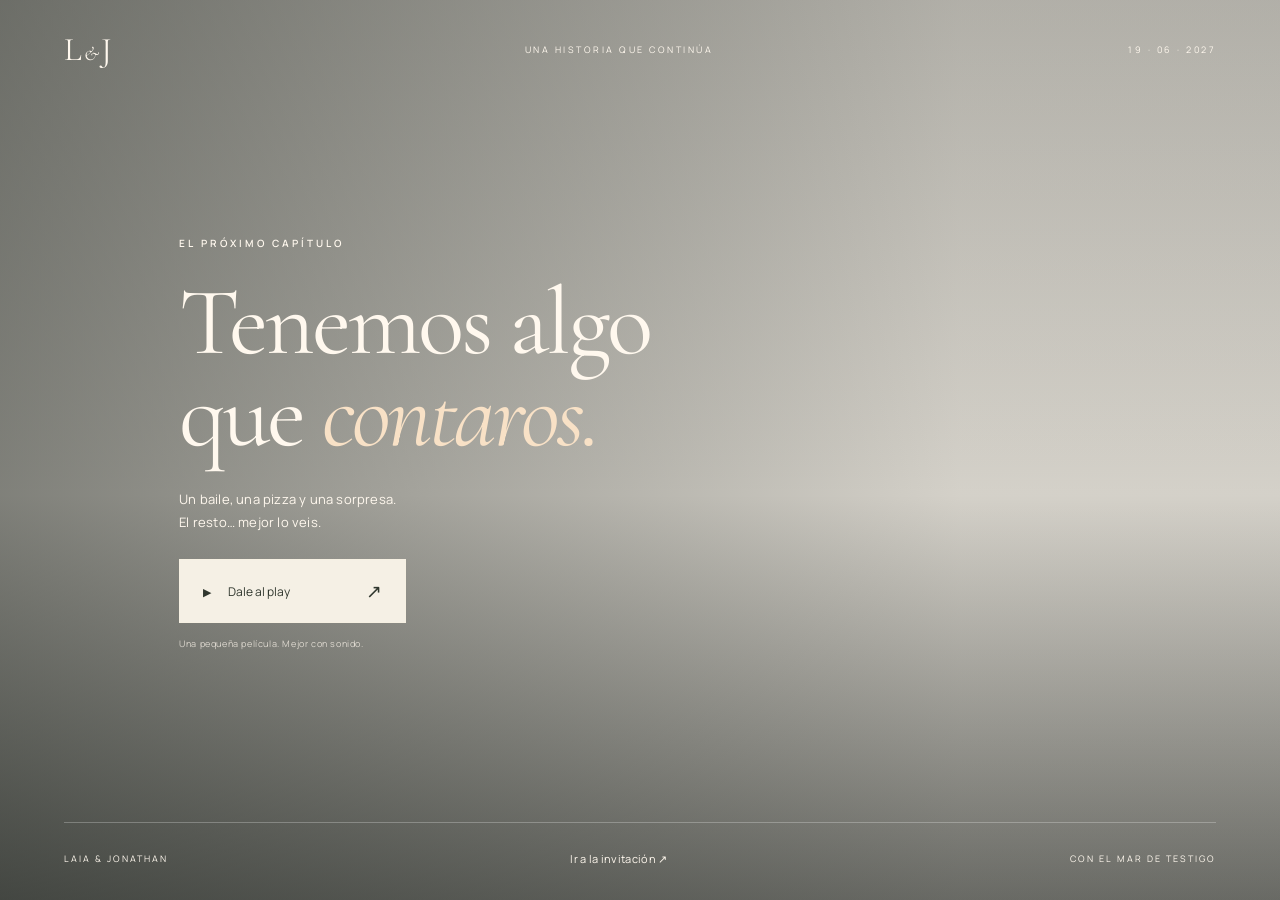
==== index.html @ 90f42633 "Preparar invitación para Vercel con vídeo de alta calidad" ====
<!doctype html>
<html lang="es">
<head>
  <meta charset="utf-8"><meta name="viewport" content="width=device-width,initial-scale=1">
  <title>¡Estáis invitados a una fiesta de cumpleaños!</title>
  <meta name="description" content="El 19 de junio de 2027 tenemos algo que celebrar. Entrad para descubrir todos los detalles. ¡Os esperamos!">
  <meta property="og:type" content="website">
  <meta property="og:locale" content="es_ES">
  <meta property="og:site_name" content="Una fiesta para recordar">
  <meta property="og:title" content="¡Estáis invitados a una fiesta de cumpleaños! 🎉">
  <meta property="og:description" content="El 19 de junio de 2027 tenemos algo que celebrar. Entrad para descubrir todos los detalles. ¡Os esperamos!">
  <meta property="og:url" content="https://laia-jonathan-19-junio-2027.rea-de-traba-5172.chatgpt.site/?fiesta=cumple">
  <meta property="og:image" content="https://laia-jonathan-19-junio-2027.rea-de-traba-5172.chatgpt.site/assets/fiesta-preview.jpg">
  <meta property="og:image:secure_url" content="https://laia-jonathan-19-junio-2027.rea-de-traba-5172.chatgpt.site/assets/fiesta-preview.jpg">
  <meta property="og:image:type" content="image/jpeg">
  <meta property="og:image:width" content="1200">
  <meta property="og:image:height" content="675">
  <meta property="og:image:alt" content="Una playa al atardecer: el escenario de una celebración especial.">
  <meta name="twitter:card" content="summary_large_image">
  <meta name="twitter:title" content="¡Estáis invitados a una fiesta de cumpleaños! 🎉">
  <meta name="twitter:description" content="El 19 de junio de 2027 tenemos algo que celebrar. Entrad para descubrir todos los detalles. ¡Os esperamos!">
  <meta name="twitter:image" content="https://laia-jonathan-19-junio-2027.rea-de-traba-5172.chatgpt.site/assets/fiesta-preview.jpg">
  <meta name="robots" content="noindex, nofollow">
  <meta name="theme-color" content="#292a23"><link rel="icon" href="data:image/svg+xml,%3Csvg xmlns='http://www.w3.org/2000/svg' viewBox='0 0 80 80'%3E%3Crect width='80' height='80' rx='40' fill='%23292a23'/%3E%3Ctext x='40' y='52' text-anchor='middle' font-family='serif' font-size='38' fill='%23f5efdf'%3ELJ%3C/text%3E%3C/svg%3E">
  <link rel="stylesheet" href="style.css"><script src="config.js" defer></script><script src="vendor/hls.min.js" defer></script><script src="app.js" defer></script>
</head>
<body>
<section class="welcome" id="welcome" aria-label="Bienvenida">
  <div class="shade"></div>
  <header class="intro-header"><a class="monogram" href="#" aria-label="Laia y Jonathan">L<span>&</span>J</a><span>UNA HISTORIA QUE CONTINÚA</span><span class="header-date">19 · 06 · 2027</span></header>
  <div class="intro-copy"><p class="eyebrow">EL PRÓXIMO CAPÍTULO</p><h1>Tenemos algo<br>que <em>contaros.</em></h1><p class="intro-description">Un baile, una pizza y una sorpresa.<br>El resto… mejor lo veis.</p><button class="play-button" id="start"><span class="play-icon" aria-hidden="true">▶</span> Dale al play <span class="button-arrow" aria-hidden="true">↗</span></button><p class="sound-note">Una pequeña película. Mejor con sonido.</p></div>
  <footer class="intro-footer"><span>LAIA & JONATHAN</span><button class="text-button" id="skip-intro">Ir a la invitación <span aria-hidden="true">↗</span></button><span class="footer-coordinate">CON EL MAR DE TESTIGO</span></footer>
</section>
<main id="invitation" hidden>
  <nav class="main-nav"><a class="monogram" href="#home" aria-label="Inicio">L<span>&</span>J</a><div><a href="#story">Nuestra historia</a><a href="#day">El gran día</a><button class="text-button" id="replay-nav">Ver película ↗</button></div></nav>
  <section class="announcement" id="home"><p class="eyebrow">AHORA SÍ, ES OFICIAL</p><h2>Laia <em>&</em><br>Jonathan</h2><div class="announcement-bottom"><span>Nos casamos.</span><p>Y de todas las cosas bonitas de ese día,<br>una será compartirlo con vosotros.</p></div><div class="date-line"><span>SÁBADO</span><strong>19.06.2027</strong><span>GUARDAD LA FECHA</span></div><a class="scroll-link" href="#story">Aquí empieza lo bueno ↓</a></section>
  <section class="story section" id="story"><div><p class="eyebrow">MUY NOSOTROS</p><h2>Un baile.<br>Una pizza.<br><em>Un sí para siempre.</em></h2></div><div class="story-text"><p>No necesitábamos un gran escenario. Solo la playa, algo que bailar y una pizza para compartir.</p><p>Así os lo queríamos contar. Y así queremos celebrar lo que viene: con alegría, con los nuestros y con muchas ganas de pasarlo bien.</p><button class="outline-button" id="replay-story">▶ Volver a ver nuestra película</button></div></section>
  <section class="photo-break" aria-label="Nuestra playa al atardecer"><p>Hay momentos que lo cambian todo.</p><span>ESTE ES UNO DE ELLOS.</span></section>
  <section class="day section" id="day"><p class="eyebrow">UNA FECHA, MUCHAS GANAS</p><h2>Nos vemos<br>el <em>19 de junio.</em></h2><div class="day-layout"><div class="calendar"><span>JUNIO 2027</span><strong>19</strong><span>SÁBADO</span><a class="outline-button" href="boda.ics" download>Guardar en el calendario ↗</a></div><div class="day-details"><article><span class="detail-number">01</span><div><h3>El lugar</h3><p id="venue-copy">Estamos preparando un día muy especial. Pronto os contaremos dónde lo celebraremos.</p><a id="map-link" class="detail-link" hidden target="_blank" rel="noopener">Cómo llegar ↗</a></div></article><article><span class="detail-number">02</span><div><h3>Un día para recordar</h3><div class="arrival-times"><div><strong>18:00</strong><span>Llegada de invitados</span></div><div><strong>18:30</strong><span>La ceremonia</span></div></div><p id="schedule-copy">El horario y la información para acompañarnos estarán aquí en cuanto lo tengamos todo listo.</p></div></article><article><span class="detail-number">03</span><div><h3>¿Nos acompañáis?</h3><p id="rsvp-copy">Más adelante podréis confirmar vuestra asistencia desde aquí. De momento, ¡reservad la fecha!</p><a id="rsvp-link" class="outline-button rsvp-button" hidden target="_blank" rel="noopener">¡Nos apuntamos! ↗</a></div></article></div></div></section>
  <footer class="closing"><p class="eyebrow">LO MEJOR ESTÁ POR VENIR</p><p class="closing-title">Con vosotros,<br><em>todavía mejor.</em></p><span>LAIA & JONATHAN · 19.06.2027</span><button class="text-button" id="back-cover">Volver al principio ↑</button></footer>
</main>
<dialog id="cinema" aria-label="Nuestra película"><div class="cinema-bar"><span>LAIA & JONATHAN · NUESTRA PELÍCULA</span><button id="close-cinema" aria-label="Cerrar vídeo">Cerrar ✕</button></div><div class="orientation" id="orientation"><div class="phone" aria-hidden="true">↻</div><p class="eyebrow">PONEOS CÓMODOS</p><h2>Girad el móvil.<br><em>Empieza lo nuestro.</em></h2><p>Mejor en horizontal y con el sonido activado.</p><button class="light-button" id="play-now">Ver la película ▶</button><button class="text-button" id="vertical">Continuar en vertical</button></div><div class="video-wrap" id="video-wrap" hidden><video id="film" controls playsinline preload="none" poster="assets/playa.png"></video><p class="video-error" id="video-error" hidden>La película todavía no está disponible. Pronto podréis verla aquí.</p></div><div class="cinema-next"><button class="text-button" id="continue">Descubrir la invitación →</button></div></dialog>
<noscript><div class="no-script">Laia y Jonathan · Nos casamos el 19 de junio de 2027. Activa JavaScript para ver la película y la invitación completa.</div></noscript>
</body></html>
---- style.css ----
@import url('https://fonts.googleapis.com/css2?family=Cormorant+Garamond:ital,wght@0,400;0,500;0,600;1,400;1,500&family=Manrope:wght@400;500;600;700&display=swap');
:root{--cream:#f5f1e8;--ink:#30372e;--muted:#77796e;--line:#d7d7c9;--serif:'Cormorant Garamond',Georgia,serif;--sans:'Manrope',Arial,sans-serif}*{box-sizing:border-box}html{scroll-behavior:smooth;scroll-padding-top:90px}body{margin:0;background:var(--cream);color:var(--ink);font-family:var(--sans);font-size:14px}button,a{-webkit-tap-highlight-color:transparent}button{font:inherit;cursor:pointer}a{color:inherit;text-decoration:none}button:focus-visible,a:focus-visible{outline:2px solid #bd8159;outline-offset:6px}button{border:0}button:disabled{opacity:.5}p{line-height:1.8}h1,h2,h3,p{margin-top:0}h1,h2,h3{font-weight:400}em{font-weight:400}.welcome{height:100svh;min-height:640px;position:relative;background:url('assets/playa.png') center/cover;color:#fff8ee;display:flex;flex-direction:column;justify-content:space-between;padding:30px 5vw 26px;isolation:isolate}.shade{position:absolute;inset:0;z-index:-1;background:linear-gradient(90deg,rgba(20,25,21,.52),rgba(23,24,22,.15) 75%),linear-gradient(0deg,rgba(16,21,18,.55),transparent 45%,rgba(20,24,20,.18))}.intro-header{display:flex;align-items:center;justify-content:space-between;font-size:9px;letter-spacing:2.5px}.monogram{font-family:var(--serif);font-size:33px;letter-spacing:-2px;white-space:nowrap}.monogram span{font-size:20px;font-style:italic;margin:0 4px}.intro-copy{margin:35px 0 30px 9vw;max-width:700px}.eyebrow{font-size:10px;letter-spacing:3px;font-weight:600;margin-bottom:25px}h1{font-family:var(--serif);font-size:clamp(68px,7.5vw,120px);line-height:.95;letter-spacing:-3px;margin-bottom:28px}h1 em{color:#f8e1c6}.intro-description{font-size:13px;line-height:1.8;letter-spacing:.2px;margin-bottom:25px}.play-button{display:flex;gap:17px;align-items:center;border:1px solid #f8efdb66;color:var(--ink);background:#f5f0e5;padding:18px 23px;min-width:227px;text-align:left;font-size:12px}.play-button:hover{background:#fff}.play-icon{font-size:11px}.button-arrow{margin-left:auto;font-size:19px}.sound-note{font-size:9px;letter-spacing:.6px;opacity:.75;margin-top:13px}.intro-footer{display:flex;justify-content:space-between;align-items:center;font-size:9px;letter-spacing:2px;border-top:1px solid #ffffff40;padding-top:20px}.text-button{background:transparent;color:inherit;padding:8px 0;font-size:11px;letter-spacing:.3px}.intro-footer .text-button{color:#fff8ee}.text-button:hover{text-decoration:underline;text-underline-offset:5px}.main-nav{display:flex;align-items:center;justify-content:space-between;padding:20px 6vw;border-bottom:1px solid var(--line);background:var(--cream)}.main-nav>div{display:flex;gap:28px;align-items:center;font-size:11px}.announcement{padding:85px 12vw 40px}.announcement>.eyebrow{text-align:center}.announcement h2{font-family:var(--serif);font-size:clamp(80px,12vw,170px);line-height:.86;letter-spacing:-4px;margin:45px 0 40px;text-align:center}.announcement h2 em{font-size:.68em;color:#a78462}.announcement-bottom{display:flex;justify-content:space-between;align-items:center;max-width:820px;margin:50px auto 45px}.announcement-bottom>span{font-family:var(--serif);font-size:35px;font-style:italic}.announcement-bottom p{font-size:12px;margin:0}.date-line{border-block:1px solid var(--line);padding:25px 0;display:flex;align-items:center;justify-content:space-between}.date-line span{font-size:9px;letter-spacing:2px}.date-line strong{font-family:var(--serif);font-size:43px;font-weight:400;letter-spacing:2px}.scroll-link{display:block;text-align:center;font-size:10px;margin:35px 0 0;color:var(--muted)}.section{padding:100px 12vw}.section h2{font-family:var(--serif);font-size:clamp(48px,5vw,75px);line-height:1.02;letter-spacing:-1.5px}.story{display:grid;grid-template-columns:1.1fr 1fr;gap:9vw}.story h2{margin-bottom:0}.story-text{padding-top:50px;font-size:13px;color:#62675c}.story-text p{max-width:400px}.outline-button{display:inline-flex;align-items:center;justify-content:center;padding:17px 22px;border:1px solid #a6ac9c;background:transparent;color:var(--ink);font-size:10px;margin-top:17px}.outline-button:hover{background:#e8e9de}.photo-break{height:480px;background:linear-gradient(#1b241c20,#1b241c66),url('assets/playa.png') center 48%/cover;display:flex;flex-direction:column;justify-content:flex-end;align-items:center;color:#fff5e7;padding:50px 20px}.photo-break p{font-family:var(--serif);font-size:clamp(29px,3.5vw,52px);margin-bottom:13px;font-style:italic}.photo-break span{font-size:9px;letter-spacing:3px}.day>.eyebrow{color:var(--muted)}.day-layout{display:grid;grid-template-columns:1fr 1.3fr;gap:10vw;margin-top:50px}.calendar{border:1px solid var(--line);display:flex;flex-direction:column;align-items:center;padding:35px 22px;align-self:start}.calendar>span{font-size:10px;letter-spacing:3px}.calendar strong{font-family:var(--serif);font-size:140px;line-height:1.25;font-weight:400}.calendar .outline-button{margin-top:30px}.day-details article{display:flex;gap:20px;border-bottom:1px solid var(--line);padding:25px 0}.day-details article:first-child{padding-top:0}.detail-number{font-family:var(--serif);font-style:italic;font-size:20px;color:#999e8f}.day-details h3{font-family:var(--serif);font-size:29px;margin-bottom:10px}.day-details p{font-size:12px;color:#73796b;margin-bottom:0}.detail-link{display:inline-block;margin-top:15px;border-bottom:1px solid;font-size:11px}.closing{background:#303a30;color:var(--cream);padding:70px 20px 35px;text-align:center}.closing-title{font-family:var(--serif);font-size:clamp(50px,7vw,90px);line-height:1;margin-bottom:40px}.closing>span{display:block;font-size:9px;letter-spacing:3px}.closing .text-button{display:block;margin:30px auto 0;font-size:9px;color:#bbc3b4}dialog{border:0;padding:0;width:100vw;max-width:none;height:100dvh;max-height:none;color:var(--cream);background:#171d18;margin:0}dialog::backdrop{background:#171d18}.cinema-bar{position:absolute;top:0;width:100%;padding:24px 5vw;display:flex;justify-content:space-between;align-items:center;font-size:9px;letter-spacing:1.5px;z-index:2}.cinema-bar button{color:inherit;background:none;font-size:11px;padding:10px}.orientation{height:100%;display:flex;flex-direction:column;align-items:center;justify-content:center;text-align:center;padding:75px 20px}.phone{width:37px;height:60px;border:1px solid #b8bea6;border-radius:7px;margin-bottom:28px;display:grid;place-items:center;font-size:24px;transform:rotate(90deg)}.orientation .eyebrow{font-size:8px;margin-bottom:20px}.orientation h2{font-family:var(--serif);font-size:clamp(38px,5vw,65px);line-height:1.05;margin-bottom:20px}.orientation>p:not(.eyebrow){font-size:11px;color:#b1b6aa}.light-button{background:var(--cream);color:var(--ink);padding:16px 24px;margin:15px 0}.orientation>.text-button{font-size:10px;color:#a9afa2}.video-wrap{height:100%;padding:70px 4vw 65px;position:relative}.video-wrap video{display:block;width:100%;height:100%;object-fit:contain}.video-error{position:absolute;bottom:80px;left:10%;right:10%;text-align:center;background:#171d18e8;padding:25px;font-size:13px}.cinema-next{position:absolute;bottom:15px;left:0;width:100%;text-align:center}.no-script{position:fixed;bottom:0;background:var(--cream);color:var(--ink);padding:20px}[hidden]{display:none!important}body.modal-open{overflow:hidden}@media(max-width:700px){.welcome{padding:22px 25px;min-height:590px;background-position:37% center}.shade{background:linear-gradient(90deg,#151e1850,#151e1820),linear-gradient(0deg,#15201990,transparent 80%)}.intro-header>span:not(.header-date){display:none}.intro-header{font-size:8px}.intro-copy{margin:40px 0 30px}.intro-copy h1{font-size:68px;letter-spacing:-2px}.intro-description{font-size:12px}.intro-footer{font-size:8px;letter-spacing:1px}.footer-coordinate{display:none}.play-button{padding:17px 20px}.main-nav{padding:17px 23px}.main-nav>div{gap:17px;font-size:10px}.main-nav>div>a:first-child{display:none}.main-nav .text-button{font-size:10px}.announcement{padding:65px 25px 25px}.announcement h2{font-size:91px;letter-spacing:-2px}.announcement-bottom{display:block;text-align:center;margin:35px 0}.announcement-bottom>span{display:block;font-size:30px;margin-bottom:15px}.announcement-bottom p{font-size:11px}.date-line{gap:10px;padding:22px 0}.date-line strong{font-size:31px;letter-spacing:0}.date-line span{font-size:7px;letter-spacing:1px}.section{padding:65px 27px}.story{grid-template-columns:1fr;gap:30px}.story-text{padding-top:0}.story-text p{max-width:none}.section h2{font-size:51px}.photo-break{height:340px;background-position:35% center;text-align:center;padding:35px 20px}.photo-break p{font-size:32px;line-height:1.1}.day-layout{grid-template-columns:1fr;gap:40px}.calendar{max-width:340px;width:100%;margin:auto}.closing{padding-top:55px}.cinema-bar{font-size:7px;letter-spacing:1px}.video-wrap{padding-inline:0}.video-error{left:5%;right:5%;font-size:11px}}@media(max-height:500px) and (orientation:landscape){.welcome{min-height:500px}.orientation{padding:55px 20px 45px}.orientation .phone{display:none}.orientation .eyebrow{margin-bottom:10px}.orientation h2{font-size:32px;margin-bottom:8px}.orientation .light-button{margin:0;padding:12px 20px}.orientation>p:not(.eyebrow){margin-bottom:10px}.cinema-bar{padding:8px 20px}.video-wrap{padding:42px 0}.cinema-next{bottom:3px}}@media(prefers-reduced-motion:reduce){html{scroll-behavior:auto}}
.video-wrap{padding-bottom:115px}.video-quality{position:absolute;bottom:60px;left:4vw;right:4vw;display:flex;align-items:center;justify-content:center;gap:16px;flex-wrap:wrap;font-size:10px;color:#c8cebf}.video-quality label{font-size:9px}.video-quality select{font:inherit;color:#f5f1e8;background:#303a30;border:1px solid #75816e;border-radius:0;padding:9px;max-width:100%}.video-quality a{text-decoration:underline;text-underline-offset:4px}.video-quality [role=status]:not(:empty){width:100%;text-align:center;font-size:9px}.video-error{bottom:135px}@media(max-width:700px){.video-quality{gap:10px;bottom:65px}.video-quality label{display:none}.video-wrap{padding-bottom:155px}.video-error{bottom:165px}}@media(max-height:500px) and (orientation:landscape){.video-wrap{padding-bottom:100px}.video-quality{bottom:36px;gap:10px}.video-quality label{display:none}.video-quality select{padding:4px}.video-quality [role=status]:not(:empty){font-size:8px}.video-error{bottom:105px}}
.arrival-times{display:flex;gap:32px;margin:20px 0}.arrival-times>div{display:flex;flex-direction:column;gap:5px}.arrival-times strong{font-family:var(--serif);font-size:38px;font-weight:400;line-height:1}.arrival-times span{font-size:10px;color:#73796b}.rsvp-button{background:var(--ink);color:var(--cream);border-color:var(--ink);font-size:12px;min-height:48px;padding:16px 25px;letter-spacing:.3px}.rsvp-button:hover{background:#46503e}
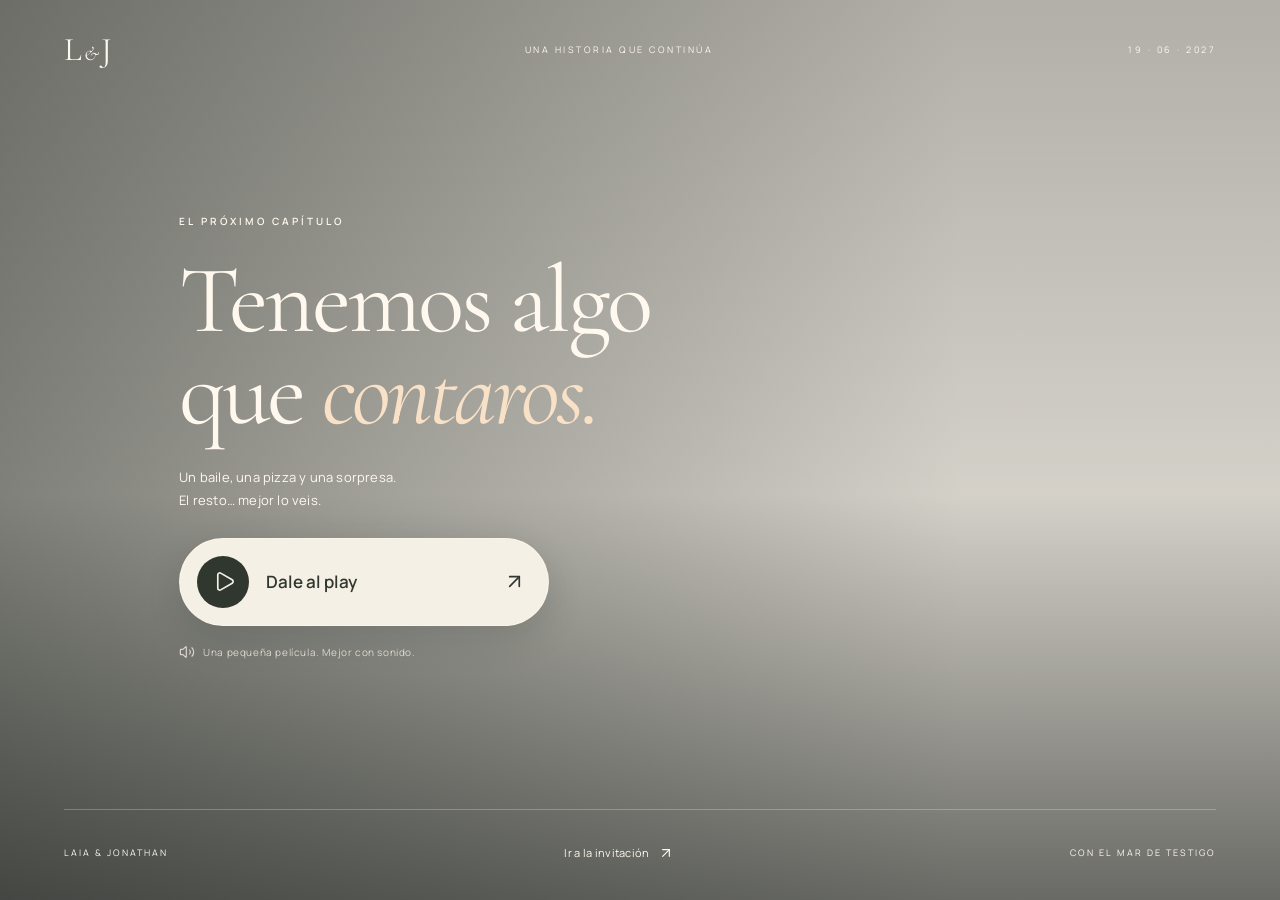
==== commit 5a2e3793: "Mejorar botones e iconos y reproducir el vídeo a pantalla completa" ====
--- a/index.html
+++ b/index.html
@@ -9,9 +9,9 @@
   <meta property="og:site_name" content="Una fiesta para recordar">
   <meta property="og:title" content="¡Estáis invitados a una fiesta de cumpleaños! 🎉">
   <meta property="og:description" content="El 19 de junio de 2027 tenemos algo que celebrar. Entrad para descubrir todos los detalles. ¡Os esperamos!">
-  <meta property="og:url" content="https://laia-jonathan-19-junio-2027.rea-de-traba-5172.chatgpt.site/?fiesta=cumple">
-  <meta property="og:image" content="https://laia-jonathan-19-junio-2027.rea-de-traba-5172.chatgpt.site/assets/fiesta-preview.jpg">
-  <meta property="og:image:secure_url" content="https://laia-jonathan-19-junio-2027.rea-de-traba-5172.chatgpt.site/assets/fiesta-preview.jpg">
+  <meta property="og:url" content="https://fiesta-19-junio-2027.vercel.app/?fiesta=cumple">
+  <meta property="og:image" content="https://fiesta-19-junio-2027.vercel.app/assets/fiesta-preview.jpg">
+  <meta property="og:image:secure_url" content="https://fiesta-19-junio-2027.vercel.app/assets/fiesta-preview.jpg">
   <meta property="og:image:type" content="image/jpeg">
   <meta property="og:image:width" content="1200">
   <meta property="og:image:height" content="675">
@@ -19,7 +19,7 @@
   <meta name="twitter:card" content="summary_large_image">
   <meta name="twitter:title" content="¡Estáis invitados a una fiesta de cumpleaños! 🎉">
   <meta name="twitter:description" content="El 19 de junio de 2027 tenemos algo que celebrar. Entrad para descubrir todos los detalles. ¡Os esperamos!">
-  <meta name="twitter:image" content="https://laia-jonathan-19-junio-2027.rea-de-traba-5172.chatgpt.site/assets/fiesta-preview.jpg">
+  <meta name="twitter:image" content="https://fiesta-19-junio-2027.vercel.app/assets/fiesta-preview.jpg">
   <meta name="robots" content="noindex, nofollow">
   <meta name="theme-color" content="#292a23"><link rel="icon" href="data:image/svg+xml,%3Csvg xmlns='http://www.w3.org/2000/svg' viewBox='0 0 80 80'%3E%3Crect width='80' height='80' rx='40' fill='%23292a23'/%3E%3Ctext x='40' y='52' text-anchor='middle' font-family='serif' font-size='38' fill='%23f5efdf'%3ELJ%3C/text%3E%3C/svg%3E">
   <link rel="stylesheet" href="style.css"><script src="config.js" defer></script><script src="vendor/hls.min.js" defer></script><script src="app.js" defer></script>
@@ -28,17 +28,17 @@
 <section class="welcome" id="welcome" aria-label="Bienvenida">
   <div class="shade"></div>
   <header class="intro-header"><a class="monogram" href="#" aria-label="Laia y Jonathan">L<span>&</span>J</a><span>UNA HISTORIA QUE CONTINÚA</span><span class="header-date">19 · 06 · 2027</span></header>
-  <div class="intro-copy"><p class="eyebrow">EL PRÓXIMO CAPÍTULO</p><h1>Tenemos algo<br>que <em>contaros.</em></h1><p class="intro-description">Un baile, una pizza y una sorpresa.<br>El resto… mejor lo veis.</p><button class="play-button" id="start"><span class="play-icon" aria-hidden="true">▶</span> Dale al play <span class="button-arrow" aria-hidden="true">↗</span></button><p class="sound-note">Una pequeña película. Mejor con sonido.</p></div>
-  <footer class="intro-footer"><span>LAIA & JONATHAN</span><button class="text-button" id="skip-intro">Ir a la invitación <span aria-hidden="true">↗</span></button><span class="footer-coordinate">CON EL MAR DE TESTIGO</span></footer>
+  <div class="intro-copy"><p class="eyebrow">EL PRÓXIMO CAPÍTULO</p><h1>Tenemos algo<br>que <em>contaros.</em></h1><p class="intro-description">Un baile, una pizza y una sorpresa.<br>El resto… mejor lo veis.</p><button class="play-button" id="start"><span class="play-disc"><svg xmlns="http://www.w3.org/2000/svg" width="24" height="24" viewBox="0 0 24 24" fill="none" stroke="currentColor" stroke-width="1.75" stroke-linecap="round" stroke-linejoin="round" class="icon icon-play " aria-hidden="true" focusable="false"><path d="M5 5a2 2 0 0 1 3.008-1.728l11.997 6.998a2 2 0 0 1 .003 3.458l-12 7A2 2 0 0 1 5 19z" /></svg></span><span class="play-text">Dale al play</span><span class="button-arrow"><svg xmlns="http://www.w3.org/2000/svg" width="24" height="24" viewBox="0 0 24 24" fill="none" stroke="currentColor" stroke-width="1.75" stroke-linecap="round" stroke-linejoin="round" class="icon icon-arrow-up-right " aria-hidden="true" focusable="false"><path d="M7 7h10v10" /> <path d="M7 17 17 7" /></svg></span></button><p class="sound-note"><svg xmlns="http://www.w3.org/2000/svg" width="24" height="24" viewBox="0 0 24 24" fill="none" stroke="currentColor" stroke-width="1.75" stroke-linecap="round" stroke-linejoin="round" class="icon icon-volume-2 " aria-hidden="true" focusable="false"><path d="M11 4.702a.705.705 0 0 0-1.203-.498L6.413 7.587A1.4 1.4 0 0 1 5.416 8H3a1 1 0 0 0-1 1v6a1 1 0 0 0 1 1h2.416a1.4 1.4 0 0 1 .997.413l3.383 3.384A.705.705 0 0 0 11 19.298z" /> <path d="M16 9a5 5 0 0 1 0 6" /> <path d="M19.364 18.364a9 9 0 0 0 0-12.728" /></svg><span>Una pequeña película. Mejor con sonido.</span></p></div>
+  <footer class="intro-footer"><span>LAIA & JONATHAN</span><button class="text-button" id="skip-intro">Ir a la invitación <span aria-hidden="true"><svg xmlns="http://www.w3.org/2000/svg" width="24" height="24" viewBox="0 0 24 24" fill="none" stroke="currentColor" stroke-width="1.75" stroke-linecap="round" stroke-linejoin="round" class="icon icon-arrow-up-right " aria-hidden="true" focusable="false"><path d="M7 7h10v10" /> <path d="M7 17 17 7" /></svg></span></button><span class="footer-coordinate">CON EL MAR DE TESTIGO</span></footer>
 </section>
 <main id="invitation" hidden>
-  <nav class="main-nav"><a class="monogram" href="#home" aria-label="Inicio">L<span>&</span>J</a><div><a href="#story">Nuestra historia</a><a href="#day">El gran día</a><button class="text-button" id="replay-nav">Ver película ↗</button></div></nav>
-  <section class="announcement" id="home"><p class="eyebrow">AHORA SÍ, ES OFICIAL</p><h2>Laia <em>&</em><br>Jonathan</h2><div class="announcement-bottom"><span>Nos casamos.</span><p>Y de todas las cosas bonitas de ese día,<br>una será compartirlo con vosotros.</p></div><div class="date-line"><span>SÁBADO</span><strong>19.06.2027</strong><span>GUARDAD LA FECHA</span></div><a class="scroll-link" href="#story">Aquí empieza lo bueno ↓</a></section>
-  <section class="story section" id="story"><div><p class="eyebrow">MUY NOSOTROS</p><h2>Un baile.<br>Una pizza.<br><em>Un sí para siempre.</em></h2></div><div class="story-text"><p>No necesitábamos un gran escenario. Solo la playa, algo que bailar y una pizza para compartir.</p><p>Así os lo queríamos contar. Y así queremos celebrar lo que viene: con alegría, con los nuestros y con muchas ganas de pasarlo bien.</p><button class="outline-button" id="replay-story">▶ Volver a ver nuestra película</button></div></section>
+  <nav class="main-nav"><a class="monogram" href="#home" aria-label="Inicio">L<span>&</span>J</a><div><a href="#story">Nuestra historia</a><a href="#day">El gran día</a><button class="text-button" id="replay-nav"><svg xmlns="http://www.w3.org/2000/svg" width="24" height="24" viewBox="0 0 24 24" fill="none" stroke="currentColor" stroke-width="1.75" stroke-linecap="round" stroke-linejoin="round" class="icon icon-rotate-ccw " aria-hidden="true" focusable="false"><path d="M3 12a9 9 0 1 0 9-9 9.75 9.75 0 0 0-6.74 2.74L3 8" /> <path d="M3 3v5h5" /></svg><span>Ver película</span></button></div></nav>
+  <section class="announcement" id="home"><p class="eyebrow">AHORA SÍ, ES OFICIAL</p><h2>Laia <em>&</em><br>Jonathan</h2><div class="announcement-bottom"><span>Nos casamos.</span><p>Y de todas las cosas bonitas de ese día,<br>una será compartirlo con vosotros.</p></div><div class="date-line"><span>SÁBADO</span><strong>19.06.2027</strong><span>GUARDAD LA FECHA</span></div><a class="scroll-link" href="#story"><span>Aquí empieza lo bueno</span><svg xmlns="http://www.w3.org/2000/svg" width="24" height="24" viewBox="0 0 24 24" fill="none" stroke="currentColor" stroke-width="1.75" stroke-linecap="round" stroke-linejoin="round" class="icon icon-arrow-down " aria-hidden="true" focusable="false"><path d="M12 5v14" /> <path d="m19 12-7 7-7-7" /></svg></a></section>
+  <section class="story section" id="story"><div><p class="eyebrow">MUY NOSOTROS</p><h2>Un baile.<br>Una pizza.<br><em>Un sí para siempre.</em></h2></div><div class="story-text"><p>No necesitábamos un gran escenario. Solo la playa, algo que bailar y una pizza para compartir.</p><p>Así os lo queríamos contar. Y así queremos celebrar lo que viene: con alegría, con los nuestros y con muchas ganas de pasarlo bien.</p><button class="outline-button" id="replay-story"><svg xmlns="http://www.w3.org/2000/svg" width="24" height="24" viewBox="0 0 24 24" fill="none" stroke="currentColor" stroke-width="1.75" stroke-linecap="round" stroke-linejoin="round" class="icon icon-rotate-ccw " aria-hidden="true" focusable="false"><path d="M3 12a9 9 0 1 0 9-9 9.75 9.75 0 0 0-6.74 2.74L3 8" /> <path d="M3 3v5h5" /></svg><span>Volver a ver nuestra película</span></button></div></section>
   <section class="photo-break" aria-label="Nuestra playa al atardecer"><p>Hay momentos que lo cambian todo.</p><span>ESTE ES UNO DE ELLOS.</span></section>
-  <section class="day section" id="day"><p class="eyebrow">UNA FECHA, MUCHAS GANAS</p><h2>Nos vemos<br>el <em>19 de junio.</em></h2><div class="day-layout"><div class="calendar"><span>JUNIO 2027</span><strong>19</strong><span>SÁBADO</span><a class="outline-button" href="boda.ics" download>Guardar en el calendario ↗</a></div><div class="day-details"><article><span class="detail-number">01</span><div><h3>El lugar</h3><p id="venue-copy">Estamos preparando un día muy especial. Pronto os contaremos dónde lo celebraremos.</p><a id="map-link" class="detail-link" hidden target="_blank" rel="noopener">Cómo llegar ↗</a></div></article><article><span class="detail-number">02</span><div><h3>Un día para recordar</h3><div class="arrival-times"><div><strong>18:00</strong><span>Llegada de invitados</span></div><div><strong>18:30</strong><span>La ceremonia</span></div></div><p id="schedule-copy">El horario y la información para acompañarnos estarán aquí en cuanto lo tengamos todo listo.</p></div></article><article><span class="detail-number">03</span><div><h3>¿Nos acompañáis?</h3><p id="rsvp-copy">Más adelante podréis confirmar vuestra asistencia desde aquí. De momento, ¡reservad la fecha!</p><a id="rsvp-link" class="outline-button rsvp-button" hidden target="_blank" rel="noopener">¡Nos apuntamos! ↗</a></div></article></div></div></section>
-  <footer class="closing"><p class="eyebrow">LO MEJOR ESTÁ POR VENIR</p><p class="closing-title">Con vosotros,<br><em>todavía mejor.</em></p><span>LAIA & JONATHAN · 19.06.2027</span><button class="text-button" id="back-cover">Volver al principio ↑</button></footer>
+  <section class="day section" id="day"><p class="eyebrow">UNA FECHA, MUCHAS GANAS</p><h2>Nos vemos<br>el <em>19 de junio.</em></h2><div class="day-layout"><div class="calendar"><span>JUNIO 2027</span><strong>19</strong><span>SÁBADO</span><a class="outline-button" href="boda.ics" download><svg xmlns="http://www.w3.org/2000/svg" width="24" height="24" viewBox="0 0 24 24" fill="none" stroke="currentColor" stroke-width="1.75" stroke-linecap="round" stroke-linejoin="round" class="icon icon-calendar-days " aria-hidden="true" focusable="false"><path d="M8 2v3" /> <path d="M16 2v3" /> <rect x="3" y="3" width="18" height="18" rx="2" /> <path d="M3 9h18" /> <path d="M8 13h.01" /> <path d="M12 13h.01" /> <path d="M16 13h.01" /> <path d="M8 17h.01" /> <path d="M12 17h.01" /> <path d="M16 17h.01" /></svg><span>Guardar en el calendario</span><svg xmlns="http://www.w3.org/2000/svg" width="24" height="24" viewBox="0 0 24 24" fill="none" stroke="currentColor" stroke-width="1.75" stroke-linecap="round" stroke-linejoin="round" class="icon icon-arrow-up-right " aria-hidden="true" focusable="false"><path d="M7 7h10v10" /> <path d="M7 17 17 7" /></svg></a></div><div class="day-details"><article><span class="detail-number">01</span><div><h3>El lugar</h3><p id="venue-copy">Estamos preparando un día muy especial. Pronto os contaremos dónde lo celebraremos.</p><a id="map-link" class="detail-link" hidden target="_blank" rel="noopener"><svg xmlns="http://www.w3.org/2000/svg" width="24" height="24" viewBox="0 0 24 24" fill="none" stroke="currentColor" stroke-width="1.75" stroke-linecap="round" stroke-linejoin="round" class="icon icon-map-pin " aria-hidden="true" focusable="false"><path d="M20 10c0 4.993-5.539 10.193-7.399 11.799a1 1 0 0 1-1.202 0C9.539 20.193 4 14.993 4 10a8 8 0 0 1 16 0" /> <circle cx="12" cy="10" r="3" /></svg><span>Cómo llegar</span><svg xmlns="http://www.w3.org/2000/svg" width="24" height="24" viewBox="0 0 24 24" fill="none" stroke="currentColor" stroke-width="1.75" stroke-linecap="round" stroke-linejoin="round" class="icon icon-arrow-up-right " aria-hidden="true" focusable="false"><path d="M7 7h10v10" /> <path d="M7 17 17 7" /></svg></a></div></article><article><span class="detail-number">02</span><div><h3>Un día para recordar</h3><div class="arrival-times"><div><strong>18:00</strong><span>Llegada de invitados</span></div><div><strong>18:30</strong><span>La ceremonia</span></div></div><p id="schedule-copy">El horario y la información para acompañarnos estarán aquí en cuanto lo tengamos todo listo.</p></div></article><article><span class="detail-number">03</span><div><h3>¿Nos acompañáis?</h3><p id="rsvp-copy">Más adelante podréis confirmar vuestra asistencia desde aquí. De momento, ¡reservad la fecha!</p><a id="rsvp-link" class="outline-button rsvp-button" hidden target="_blank" rel="noopener"><svg xmlns="http://www.w3.org/2000/svg" width="24" height="24" viewBox="0 0 24 24" fill="none" stroke="currentColor" stroke-width="1.75" stroke-linecap="round" stroke-linejoin="round" class="icon icon-message-circle " aria-hidden="true" focusable="false"><path d="M2.992 16.342a2 2 0 0 1 .094 1.167l-1.065 3.29a1 1 0 0 0 1.236 1.168l3.413-.998a2 2 0 0 1 1.099.092 10 10 0 1 0-4.777-4.719" /></svg><span>¡Nos apuntamos!</span><svg xmlns="http://www.w3.org/2000/svg" width="24" height="24" viewBox="0 0 24 24" fill="none" stroke="currentColor" stroke-width="1.75" stroke-linecap="round" stroke-linejoin="round" class="icon icon-arrow-up-right " aria-hidden="true" focusable="false"><path d="M7 7h10v10" /> <path d="M7 17 17 7" /></svg></a></div></article></div></div></section>
+  <footer class="closing"><p class="eyebrow">LO MEJOR ESTÁ POR VENIR</p><p class="closing-title">Con vosotros,<br><em>todavía mejor.</em></p><span>LAIA & JONATHAN · 19.06.2027</span><button class="text-button" id="back-cover"><span>Volver al principio</span><svg xmlns="http://www.w3.org/2000/svg" width="24" height="24" viewBox="0 0 24 24" fill="none" stroke="currentColor" stroke-width="1.75" stroke-linecap="round" stroke-linejoin="round" class="icon icon-arrow-up " aria-hidden="true" focusable="false"><path d="m5 12 7-7 7 7" /> <path d="M12 19V5" /></svg></button></footer>
 </main>
-<dialog id="cinema" aria-label="Nuestra película"><div class="cinema-bar"><span>LAIA & JONATHAN · NUESTRA PELÍCULA</span><button id="close-cinema" aria-label="Cerrar vídeo">Cerrar ✕</button></div><div class="orientation" id="orientation"><div class="phone" aria-hidden="true">↻</div><p class="eyebrow">PONEOS CÓMODOS</p><h2>Girad el móvil.<br><em>Empieza lo nuestro.</em></h2><p>Mejor en horizontal y con el sonido activado.</p><button class="light-button" id="play-now">Ver la película ▶</button><button class="text-button" id="vertical">Continuar en vertical</button></div><div class="video-wrap" id="video-wrap" hidden><video id="film" controls playsinline preload="none" poster="assets/playa.png"></video><p class="video-error" id="video-error" hidden>La película todavía no está disponible. Pronto podréis verla aquí.</p></div><div class="cinema-next"><button class="text-button" id="continue">Descubrir la invitación →</button></div></dialog>
+<dialog id="cinema" aria-label="Nuestra película"><div class="cinema-bar"><span>LAIA & JONATHAN · NUESTRA PELÍCULA</span><button id="close-cinema" aria-label="Cerrar vídeo"><span>Cerrar</span><svg xmlns="http://www.w3.org/2000/svg" width="24" height="24" viewBox="0 0 24 24" fill="none" stroke="currentColor" stroke-width="1.75" stroke-linecap="round" stroke-linejoin="round" class="icon icon-x " aria-hidden="true" focusable="false"><path d="M18 6 6 18" /> <path d="m6 6 12 12" /></svg></button></div><div class="orientation" id="orientation"><div class="turn-phone" aria-hidden="true"><svg xmlns="http://www.w3.org/2000/svg" width="24" height="24" viewBox="0 0 24 24" fill="none" stroke="currentColor" stroke-width="1.75" stroke-linecap="round" stroke-linejoin="round" class="icon icon-smartphone phone-outline" aria-hidden="true" focusable="false"><rect width="14" height="20" x="5" y="2" rx="2" ry="2" /> <path d="M12 18h.01" /></svg><svg xmlns="http://www.w3.org/2000/svg" width="24" height="24" viewBox="0 0 24 24" fill="none" stroke="currentColor" stroke-width="1.75" stroke-linecap="round" stroke-linejoin="round" class="icon icon-rotate-ccw phone-rotation" aria-hidden="true" focusable="false"><path d="M3 12a9 9 0 1 0 9-9 9.75 9.75 0 0 0-6.74 2.74L3 8" /> <path d="M3 3v5h5" /></svg></div><p class="eyebrow">PONEOS CÓMODOS</p><h2>Girad el móvil.<br><em>Empieza lo nuestro.</em></h2><p id="orientation-note">Mejor en horizontal y con el sonido activado.</p><button class="light-button" id="play-now"><span class="play-now-label">Ver la película</span><svg xmlns="http://www.w3.org/2000/svg" width="24" height="24" viewBox="0 0 24 24" fill="none" stroke="currentColor" stroke-width="1.75" stroke-linecap="round" stroke-linejoin="round" class="icon icon-play " aria-hidden="true" focusable="false"><path d="M5 5a2 2 0 0 1 3.008-1.728l11.997 6.998a2 2 0 0 1 .003 3.458l-12 7A2 2 0 0 1 5 19z" /></svg></button><button class="text-button" id="vertical">Continuar en vertical</button></div><div class="video-wrap" id="video-wrap" hidden><video id="film" controls preload="metadata" poster="assets/playa.png"></video><p class="video-error" id="video-error" hidden>La película todavía no está disponible. Pronto podréis verla aquí.</p></div><div class="cinema-next"><button class="text-button" id="continue"><span>Descubrir la invitación</span><svg xmlns="http://www.w3.org/2000/svg" width="24" height="24" viewBox="0 0 24 24" fill="none" stroke="currentColor" stroke-width="1.75" stroke-linecap="round" stroke-linejoin="round" class="icon icon-arrow-right " aria-hidden="true" focusable="false"><path d="M5 12h14" /> <path d="m12 5 7 7-7 7" /></svg></button></div></dialog>
 <noscript><div class="no-script">Laia y Jonathan · Nos casamos el 19 de junio de 2027. Activa JavaScript para ver la película y la invitación completa.</div></noscript>
 </body></html>
--- a/style.css
+++ b/style.css
@@ -2,3 +2,5 @@
 :root{--cream:#f5f1e8;--ink:#30372e;--muted:#77796e;--line:#d7d7c9;--serif:'Cormorant Garamond',Georgia,serif;--sans:'Manrope',Arial,sans-serif}*{box-sizing:border-box}html{scroll-behavior:smooth;scroll-padding-top:90px}body{margin:0;background:var(--cream);color:var(--ink);font-family:var(--sans);font-size:14px}button,a{-webkit-tap-highlight-color:transparent}button{font:inherit;cursor:pointer}a{color:inherit;text-decoration:none}button:focus-visible,a:focus-visible{outline:2px solid #bd8159;outline-offset:6px}button{border:0}button:disabled{opacity:.5}p{line-height:1.8}h1,h2,h3,p{margin-top:0}h1,h2,h3{font-weight:400}em{font-weight:400}.welcome{height:100svh;min-height:640px;position:relative;background:url('assets/playa.png') center/cover;color:#fff8ee;display:flex;flex-direction:column;justify-content:space-between;padding:30px 5vw 26px;isolation:isolate}.shade{position:absolute;inset:0;z-index:-1;background:linear-gradient(90deg,rgba(20,25,21,.52),rgba(23,24,22,.15) 75%),linear-gradient(0deg,rgba(16,21,18,.55),transparent 45%,rgba(20,24,20,.18))}.intro-header{display:flex;align-items:center;justify-content:space-between;font-size:9px;letter-spacing:2.5px}.monogram{font-family:var(--serif);font-size:33px;letter-spacing:-2px;white-space:nowrap}.monogram span{font-size:20px;font-style:italic;margin:0 4px}.intro-copy{margin:35px 0 30px 9vw;max-width:700px}.eyebrow{font-size:10px;letter-spacing:3px;font-weight:600;margin-bottom:25px}h1{font-family:var(--serif);font-size:clamp(68px,7.5vw,120px);line-height:.95;letter-spacing:-3px;margin-bottom:28px}h1 em{color:#f8e1c6}.intro-description{font-size:13px;line-height:1.8;letter-spacing:.2px;margin-bottom:25px}.play-button{display:flex;gap:17px;align-items:center;border:1px solid #f8efdb66;color:var(--ink);background:#f5f0e5;padding:18px 23px;min-width:227px;text-align:left;font-size:12px}.play-button:hover{background:#fff}.play-icon{font-size:11px}.button-arrow{margin-left:auto;font-size:19px}.sound-note{font-size:9px;letter-spacing:.6px;opacity:.75;margin-top:13px}.intro-footer{display:flex;justify-content:space-between;align-items:center;font-size:9px;letter-spacing:2px;border-top:1px solid #ffffff40;padding-top:20px}.text-button{background:transparent;color:inherit;padding:8px 0;font-size:11px;letter-spacing:.3px}.intro-footer .text-button{color:#fff8ee}.text-button:hover{text-decoration:underline;text-underline-offset:5px}.main-nav{display:flex;align-items:center;justify-content:space-between;padding:20px 6vw;border-bottom:1px solid var(--line);background:var(--cream)}.main-nav>div{display:flex;gap:28px;align-items:center;font-size:11px}.announcement{padding:85px 12vw 40px}.announcement>.eyebrow{text-align:center}.announcement h2{font-family:var(--serif);font-size:clamp(80px,12vw,170px);line-height:.86;letter-spacing:-4px;margin:45px 0 40px;text-align:center}.announcement h2 em{font-size:.68em;color:#a78462}.announcement-bottom{display:flex;justify-content:space-between;align-items:center;max-width:820px;margin:50px auto 45px}.announcement-bottom>span{font-family:var(--serif);font-size:35px;font-style:italic}.announcement-bottom p{font-size:12px;margin:0}.date-line{border-block:1px solid var(--line);padding:25px 0;display:flex;align-items:center;justify-content:space-between}.date-line span{font-size:9px;letter-spacing:2px}.date-line strong{font-family:var(--serif);font-size:43px;font-weight:400;letter-spacing:2px}.scroll-link{display:block;text-align:center;font-size:10px;margin:35px 0 0;color:var(--muted)}.section{padding:100px 12vw}.section h2{font-family:var(--serif);font-size:clamp(48px,5vw,75px);line-height:1.02;letter-spacing:-1.5px}.story{display:grid;grid-template-columns:1.1fr 1fr;gap:9vw}.story h2{margin-bottom:0}.story-text{padding-top:50px;font-size:13px;color:#62675c}.story-text p{max-width:400px}.outline-button{display:inline-flex;align-items:center;justify-content:center;padding:17px 22px;border:1px solid #a6ac9c;background:transparent;color:var(--ink);font-size:10px;margin-top:17px}.outline-button:hover{background:#e8e9de}.photo-break{height:480px;background:linear-gradient(#1b241c20,#1b241c66),url('assets/playa.png') center 48%/cover;display:flex;flex-direction:column;justify-content:flex-end;align-items:center;color:#fff5e7;padding:50px 20px}.photo-break p{font-family:var(--serif);font-size:clamp(29px,3.5vw,52px);margin-bottom:13px;font-style:italic}.photo-break span{font-size:9px;letter-spacing:3px}.day>.eyebrow{color:var(--muted)}.day-layout{display:grid;grid-template-columns:1fr 1.3fr;gap:10vw;margin-top:50px}.calendar{border:1px solid var(--line);display:flex;flex-direction:column;align-items:center;padding:35px 22px;align-self:start}.calendar>span{font-size:10px;letter-spacing:3px}.calendar strong{font-family:var(--serif);font-size:140px;line-height:1.25;font-weight:400}.calendar .outline-button{margin-top:30px}.day-details article{display:flex;gap:20px;border-bottom:1px solid var(--line);padding:25px 0}.day-details article:first-child{padding-top:0}.detail-number{font-family:var(--serif);font-style:italic;font-size:20px;color:#999e8f}.day-details h3{font-family:var(--serif);font-size:29px;margin-bottom:10px}.day-details p{font-size:12px;color:#73796b;margin-bottom:0}.detail-link{display:inline-block;margin-top:15px;border-bottom:1px solid;font-size:11px}.closing{background:#303a30;color:var(--cream);padding:70px 20px 35px;text-align:center}.closing-title{font-family:var(--serif);font-size:clamp(50px,7vw,90px);line-height:1;margin-bottom:40px}.closing>span{display:block;font-size:9px;letter-spacing:3px}.closing .text-button{display:block;margin:30px auto 0;font-size:9px;color:#bbc3b4}dialog{border:0;padding:0;width:100vw;max-width:none;height:100dvh;max-height:none;color:var(--cream);background:#171d18;margin:0}dialog::backdrop{background:#171d18}.cinema-bar{position:absolute;top:0;width:100%;padding:24px 5vw;display:flex;justify-content:space-between;align-items:center;font-size:9px;letter-spacing:1.5px;z-index:2}.cinema-bar button{color:inherit;background:none;font-size:11px;padding:10px}.orientation{height:100%;display:flex;flex-direction:column;align-items:center;justify-content:center;text-align:center;padding:75px 20px}.phone{width:37px;height:60px;border:1px solid #b8bea6;border-radius:7px;margin-bottom:28px;display:grid;place-items:center;font-size:24px;transform:rotate(90deg)}.orientation .eyebrow{font-size:8px;margin-bottom:20px}.orientation h2{font-family:var(--serif);font-size:clamp(38px,5vw,65px);line-height:1.05;margin-bottom:20px}.orientation>p:not(.eyebrow){font-size:11px;color:#b1b6aa}.light-button{background:var(--cream);color:var(--ink);padding:16px 24px;margin:15px 0}.orientation>.text-button{font-size:10px;color:#a9afa2}.video-wrap{height:100%;padding:70px 4vw 65px;position:relative}.video-wrap video{display:block;width:100%;height:100%;object-fit:contain}.video-error{position:absolute;bottom:80px;left:10%;right:10%;text-align:center;background:#171d18e8;padding:25px;font-size:13px}.cinema-next{position:absolute;bottom:15px;left:0;width:100%;text-align:center}.no-script{position:fixed;bottom:0;background:var(--cream);color:var(--ink);padding:20px}[hidden]{display:none!important}body.modal-open{overflow:hidden}@media(max-width:700px){.welcome{padding:22px 25px;min-height:590px;background-position:37% center}.shade{background:linear-gradient(90deg,#151e1850,#151e1820),linear-gradient(0deg,#15201990,transparent 80%)}.intro-header>span:not(.header-date){display:none}.intro-header{font-size:8px}.intro-copy{margin:40px 0 30px}.intro-copy h1{font-size:68px;letter-spacing:-2px}.intro-description{font-size:12px}.intro-footer{font-size:8px;letter-spacing:1px}.footer-coordinate{display:none}.play-button{padding:17px 20px}.main-nav{padding:17px 23px}.main-nav>div{gap:17px;font-size:10px}.main-nav>div>a:first-child{display:none}.main-nav .text-button{font-size:10px}.announcement{padding:65px 25px 25px}.announcement h2{font-size:91px;letter-spacing:-2px}.announcement-bottom{display:block;text-align:center;margin:35px 0}.announcement-bottom>span{display:block;font-size:30px;margin-bottom:15px}.announcement-bottom p{font-size:11px}.date-line{gap:10px;padding:22px 0}.date-line strong{font-size:31px;letter-spacing:0}.date-line span{font-size:7px;letter-spacing:1px}.section{padding:65px 27px}.story{grid-template-columns:1fr;gap:30px}.story-text{padding-top:0}.story-text p{max-width:none}.section h2{font-size:51px}.photo-break{height:340px;background-position:35% center;text-align:center;padding:35px 20px}.photo-break p{font-size:32px;line-height:1.1}.day-layout{grid-template-columns:1fr;gap:40px}.calendar{max-width:340px;width:100%;margin:auto}.closing{padding-top:55px}.cinema-bar{font-size:7px;letter-spacing:1px}.video-wrap{padding-inline:0}.video-error{left:5%;right:5%;font-size:11px}}@media(max-height:500px) and (orientation:landscape){.welcome{min-height:500px}.orientation{padding:55px 20px 45px}.orientation .phone{display:none}.orientation .eyebrow{margin-bottom:10px}.orientation h2{font-size:32px;margin-bottom:8px}.orientation .light-button{margin:0;padding:12px 20px}.orientation>p:not(.eyebrow){margin-bottom:10px}.cinema-bar{padding:8px 20px}.video-wrap{padding:42px 0}.cinema-next{bottom:3px}}@media(prefers-reduced-motion:reduce){html{scroll-behavior:auto}}
 .video-wrap{padding-bottom:115px}.video-quality{position:absolute;bottom:60px;left:4vw;right:4vw;display:flex;align-items:center;justify-content:center;gap:16px;flex-wrap:wrap;font-size:10px;color:#c8cebf}.video-quality label{font-size:9px}.video-quality select{font:inherit;color:#f5f1e8;background:#303a30;border:1px solid #75816e;border-radius:0;padding:9px;max-width:100%}.video-quality a{text-decoration:underline;text-underline-offset:4px}.video-quality [role=status]:not(:empty){width:100%;text-align:center;font-size:9px}.video-error{bottom:135px}@media(max-width:700px){.video-quality{gap:10px;bottom:65px}.video-quality label{display:none}.video-wrap{padding-bottom:155px}.video-error{bottom:165px}}@media(max-height:500px) and (orientation:landscape){.video-wrap{padding-bottom:100px}.video-quality{bottom:36px;gap:10px}.video-quality label{display:none}.video-quality select{padding:4px}.video-quality [role=status]:not(:empty){font-size:8px}.video-error{bottom:105px}}
 .arrival-times{display:flex;gap:32px;margin:20px 0}.arrival-times>div{display:flex;flex-direction:column;gap:5px}.arrival-times strong{font-family:var(--serif);font-size:38px;font-weight:400;line-height:1}.arrival-times span{font-size:10px;color:#73796b}.rsvp-button{background:var(--ink);color:var(--cream);border-color:var(--ink);font-size:12px;min-height:48px;padding:16px 25px;letter-spacing:.3px}.rsvp-button:hover{background:#46503e}
+/* Lucide icons and larger, touch-friendly cinema controls. */
+.icon{width:20px;height:20px;flex:0 0 auto;vertical-align:middle}.play-button{width:min(100%,370px);min-width:0;min-height:88px;gap:17px;padding:16px 22px 16px 17px;border-radius:999px;border:1px solid #fff8eb99;font-size:17px;font-weight:600;box-shadow:0 12px 35px #10191225;transition:background .2s,transform .2s}.play-button:hover{transform:translateY(-2px)}.play-disc{width:52px;height:52px;border-radius:50%;display:grid;place-items:center;background:var(--ink);color:var(--cream);flex-shrink:0}.play-disc .icon{width:23px;height:23px;margin-left:3px}.play-text{white-space:nowrap}.button-arrow{margin-left:auto;display:inline-flex}.button-arrow .icon{width:23px;height:23px}.sound-note{display:flex;align-items:center;gap:8px;font-size:10px;margin-top:17px}.sound-note .icon{width:16px;height:16px}.text-button{display:inline-flex;align-items:center;justify-content:center;gap:8px;min-height:44px}.text-button .icon{width:16px;height:16px}.outline-button{gap:10px;min-height:48px}.outline-button .icon{width:18px;height:18px}.detail-link{display:inline-flex;align-items:center;gap:7px;min-height:44px}.detail-link .icon{width:16px;height:16px}.scroll-link .icon{width:14px;height:14px;margin-left:8px}.closing .text-button{display:flex}.cinema-bar button{display:inline-flex;align-items:center;gap:8px;min-height:44px}.cinema-bar .icon{width:19px;height:19px}.turn-phone{position:relative;width:100px;height:88px;margin-bottom:25px;display:grid;place-items:center;color:#dce0cb}.turn-phone .phone-outline{width:43px;height:65px;animation:turn-phone 3s ease-in-out infinite}.turn-phone .phone-rotation{position:absolute;width:29px;height:29px;right:0;top:0;opacity:.65}.light-button{display:inline-flex;align-items:center;justify-content:center;gap:18px;min-width:280px;min-height:66px;padding:18px 26px;border-radius:999px;font-size:14px;font-weight:600}.light-button .icon{width:23px;height:23px}.light-button[aria-busy=true]{opacity:.65;cursor:wait}.orientation>.text-button{font-size:11px}.fullscreen-button{display:inline-flex;align-items:center;gap:8px;min-height:44px;border:1px solid #75816e;background:#303a30;color:var(--cream);font-size:11px;padding:10px 14px}.fullscreen-button .icon{width:18px;height:18px}.video-quality a{display:inline-flex;align-items:center;gap:5px;min-height:44px}.video-quality a .icon{width:14px;height:14px}.video-quality select{min-height:44px}.video-quality{gap:12px}.video-wrap video:fullscreen{width:100vw;height:100vh;object-fit:contain;background:#000}.video-wrap video:-webkit-full-screen{width:100vw;height:100vh;object-fit:contain;background:#000}@keyframes turn-phone{0%,20%,100%{transform:rotate(0deg)}50%,75%{transform:rotate(90deg)}}@media(max-width:700px){.play-button{width:100%;max-width:370px;min-height:86px;padding:16px 20px 16px 16px;font-size:17px}.intro-copy{max-width:390px}.light-button{min-width:0;width:min(100%,340px);min-height:66px}.video-quality{left:14px;right:14px;gap:8px}.video-quality a{font-size:9px}.fullscreen-button{font-size:10px;padding-inline:10px}.fullscreen-button .icon{width:16px;height:16px}.intro-footer .text-button{font-size:10px}.video-wrap{padding-bottom:175px}}@media(max-height:500px) and (orientation:landscape){.turn-phone{display:none}.orientation .light-button{padding:12px 24px;min-height:52px;width:auto;min-width:260px}.video-quality{bottom:38px;gap:8px}.video-quality select,.fullscreen-button,.video-quality a{min-height:34px}.video-wrap{padding-bottom:110px}.orientation>.text-button{min-height:36px}}@media(prefers-reduced-motion:reduce){.turn-phone .phone-outline{animation:none;transform:rotate(90deg)}.play-button{transition:none}.play-button:hover{transform:none}}
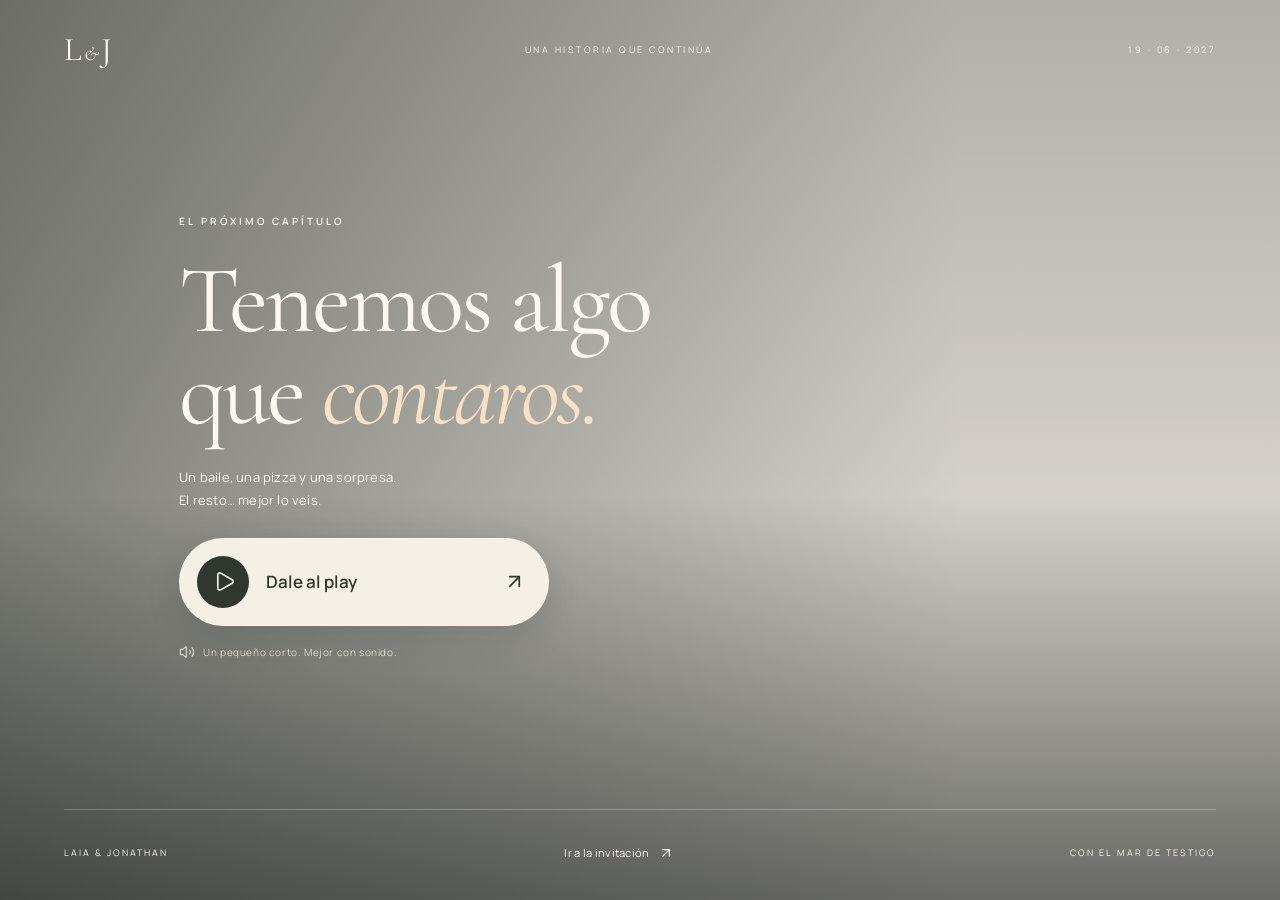
==== commit 69c66035: "Cambiar Ver película por Ver corto en toda la invitación" ====
--- a/index.html
+++ b/index.html
@@ -2,14 +2,14 @@
 <html lang="es">
 <head>
   <meta charset="utf-8"><meta name="viewport" content="width=device-width,initial-scale=1">
-  <title>¡Estáis invitados a una fiesta de cumpleaños!</title>
-  <meta name="description" content="El 19 de junio de 2027 tenemos algo que celebrar. Entrad para descubrir todos los detalles. ¡Os esperamos!">
+  <title>Estáis invitados a mi fiesta de cumpleaños</title>
+  <meta name="description" content="Accede para ver más detalles">
   <meta property="og:type" content="website">
   <meta property="og:locale" content="es_ES">
   <meta property="og:site_name" content="Una fiesta para recordar">
-  <meta property="og:title" content="¡Estáis invitados a una fiesta de cumpleaños! 🎉">
-  <meta property="og:description" content="El 19 de junio de 2027 tenemos algo que celebrar. Entrad para descubrir todos los detalles. ¡Os esperamos!">
-  <meta property="og:url" content="https://fiesta-19-junio-2027.vercel.app/?fiesta=cumple">
+  <meta property="og:title" content="Estáis invitados a mi fiesta de cumpleaños">
+  <meta property="og:description" content="Accede para ver más detalles">
+  <meta property="og:url" content="https://fiesta-19-junio-2027.vercel.app/?fiesta=detalles">
   <meta property="og:image" content="https://fiesta-19-junio-2027.vercel.app/assets/fiesta-preview.jpg">
   <meta property="og:image:secure_url" content="https://fiesta-19-junio-2027.vercel.app/assets/fiesta-preview.jpg">
   <meta property="og:image:type" content="image/jpeg">
@@ -17,8 +17,8 @@
   <meta property="og:image:height" content="675">
   <meta property="og:image:alt" content="Una playa al atardecer: el escenario de una celebración especial.">
   <meta name="twitter:card" content="summary_large_image">
-  <meta name="twitter:title" content="¡Estáis invitados a una fiesta de cumpleaños! 🎉">
-  <meta name="twitter:description" content="El 19 de junio de 2027 tenemos algo que celebrar. Entrad para descubrir todos los detalles. ¡Os esperamos!">
+  <meta name="twitter:title" content="Estáis invitados a mi fiesta de cumpleaños">
+  <meta name="twitter:description" content="Accede para ver más detalles">
   <meta name="twitter:image" content="https://fiesta-19-junio-2027.vercel.app/assets/fiesta-preview.jpg">
   <meta name="robots" content="noindex, nofollow">
   <meta name="theme-color" content="#292a23"><link rel="icon" href="data:image/svg+xml,%3Csvg xmlns='http://www.w3.org/2000/svg' viewBox='0 0 80 80'%3E%3Crect width='80' height='80' rx='40' fill='%23292a23'/%3E%3Ctext x='40' y='52' text-anchor='middle' font-family='serif' font-size='38' fill='%23f5efdf'%3ELJ%3C/text%3E%3C/svg%3E">
@@ -28,17 +28,22 @@
 <section class="welcome" id="welcome" aria-label="Bienvenida">
   <div class="shade"></div>
   <header class="intro-header"><a class="monogram" href="#" aria-label="Laia y Jonathan">L<span>&</span>J</a><span>UNA HISTORIA QUE CONTINÚA</span><span class="header-date">19 · 06 · 2027</span></header>
-  <div class="intro-copy"><p class="eyebrow">EL PRÓXIMO CAPÍTULO</p><h1>Tenemos algo<br>que <em>contaros.</em></h1><p class="intro-description">Un baile, una pizza y una sorpresa.<br>El resto… mejor lo veis.</p><button class="play-button" id="start"><span class="play-disc"><svg xmlns="http://www.w3.org/2000/svg" width="24" height="24" viewBox="0 0 24 24" fill="none" stroke="currentColor" stroke-width="1.75" stroke-linecap="round" stroke-linejoin="round" class="icon icon-play " aria-hidden="true" focusable="false"><path d="M5 5a2 2 0 0 1 3.008-1.728l11.997 6.998a2 2 0 0 1 .003 3.458l-12 7A2 2 0 0 1 5 19z" /></svg></span><span class="play-text">Dale al play</span><span class="button-arrow"><svg xmlns="http://www.w3.org/2000/svg" width="24" height="24" viewBox="0 0 24 24" fill="none" stroke="currentColor" stroke-width="1.75" stroke-linecap="round" stroke-linejoin="round" class="icon icon-arrow-up-right " aria-hidden="true" focusable="false"><path d="M7 7h10v10" /> <path d="M7 17 17 7" /></svg></span></button><p class="sound-note"><svg xmlns="http://www.w3.org/2000/svg" width="24" height="24" viewBox="0 0 24 24" fill="none" stroke="currentColor" stroke-width="1.75" stroke-linecap="round" stroke-linejoin="round" class="icon icon-volume-2 " aria-hidden="true" focusable="false"><path d="M11 4.702a.705.705 0 0 0-1.203-.498L6.413 7.587A1.4 1.4 0 0 1 5.416 8H3a1 1 0 0 0-1 1v6a1 1 0 0 0 1 1h2.416a1.4 1.4 0 0 1 .997.413l3.383 3.384A.705.705 0 0 0 11 19.298z" /> <path d="M16 9a5 5 0 0 1 0 6" /> <path d="M19.364 18.364a9 9 0 0 0 0-12.728" /></svg><span>Una pequeña película. Mejor con sonido.</span></p></div>
+  <div class="intro-copy"><p class="eyebrow">EL PRÓXIMO CAPÍTULO</p><h1>Tenemos algo<br>que <em>contaros.</em></h1><p class="intro-description">Un baile, una pizza y una sorpresa.<br>El resto… mejor lo veis.</p><button class="play-button" id="start"><span class="play-disc"><svg xmlns="http://www.w3.org/2000/svg" width="24" height="24" viewBox="0 0 24 24" fill="none" stroke="currentColor" stroke-width="1.75" stroke-linecap="round" stroke-linejoin="round" class="icon icon-play " aria-hidden="true" focusable="false"><path d="M5 5a2 2 0 0 1 3.008-1.728l11.997 6.998a2 2 0 0 1 .003 3.458l-12 7A2 2 0 0 1 5 19z" /></svg></span><span class="play-text">Dale al play</span><span class="button-arrow"><svg xmlns="http://www.w3.org/2000/svg" width="24" height="24" viewBox="0 0 24 24" fill="none" stroke="currentColor" stroke-width="1.75" stroke-linecap="round" stroke-linejoin="round" class="icon icon-arrow-up-right " aria-hidden="true" focusable="false"><path d="M7 7h10v10" /> <path d="M7 17 17 7" /></svg></span></button><p class="sound-note"><svg xmlns="http://www.w3.org/2000/svg" width="24" height="24" viewBox="0 0 24 24" fill="none" stroke="currentColor" stroke-width="1.75" stroke-linecap="round" stroke-linejoin="round" class="icon icon-volume-2 " aria-hidden="true" focusable="false"><path d="M11 4.702a.705.705 0 0 0-1.203-.498L6.413 7.587A1.4 1.4 0 0 1 5.416 8H3a1 1 0 0 0-1 1v6a1 1 0 0 0 1 1h2.416a1.4 1.4 0 0 1 .997.413l3.383 3.384A.705.705 0 0 0 11 19.298z" /> <path d="M16 9a5 5 0 0 1 0 6" /> <path d="M19.364 18.364a9 9 0 0 0 0-12.728" /></svg><span>Un pequeño corto. Mejor con sonido.</span></p></div>
   <footer class="intro-footer"><span>LAIA & JONATHAN</span><button class="text-button" id="skip-intro">Ir a la invitación <span aria-hidden="true"><svg xmlns="http://www.w3.org/2000/svg" width="24" height="24" viewBox="0 0 24 24" fill="none" stroke="currentColor" stroke-width="1.75" stroke-linecap="round" stroke-linejoin="round" class="icon icon-arrow-up-right " aria-hidden="true" focusable="false"><path d="M7 7h10v10" /> <path d="M7 17 17 7" /></svg></span></button><span class="footer-coordinate">CON EL MAR DE TESTIGO</span></footer>
 </section>
 <main id="invitation" hidden>
-  <nav class="main-nav"><a class="monogram" href="#home" aria-label="Inicio">L<span>&</span>J</a><div><a href="#story">Nuestra historia</a><a href="#day">El gran día</a><button class="text-button" id="replay-nav"><svg xmlns="http://www.w3.org/2000/svg" width="24" height="24" viewBox="0 0 24 24" fill="none" stroke="currentColor" stroke-width="1.75" stroke-linecap="round" stroke-linejoin="round" class="icon icon-rotate-ccw " aria-hidden="true" focusable="false"><path d="M3 12a9 9 0 1 0 9-9 9.75 9.75 0 0 0-6.74 2.74L3 8" /> <path d="M3 3v5h5" /></svg><span>Ver película</span></button></div></nav>
+  <nav class="main-nav"><a class="monogram" href="#home" aria-label="Inicio">L<span>&</span>J</a><div><a href="#story">Nuestra historia</a><a href="#day">El gran día</a><button class="text-button" id="replay-nav"><svg xmlns="http://www.w3.org/2000/svg" width="24" height="24" viewBox="0 0 24 24" fill="none" stroke="currentColor" stroke-width="1.75" stroke-linecap="round" stroke-linejoin="round" class="icon icon-rotate-ccw " aria-hidden="true" focusable="false"><path d="M3 12a9 9 0 1 0 9-9 9.75 9.75 0 0 0-6.74 2.74L3 8" /> <path d="M3 3v5h5" /></svg><span>Ver corto</span></button></div></nav>
   <section class="announcement" id="home"><p class="eyebrow">AHORA SÍ, ES OFICIAL</p><h2>Laia <em>&</em><br>Jonathan</h2><div class="announcement-bottom"><span>Nos casamos.</span><p>Y de todas las cosas bonitas de ese día,<br>una será compartirlo con vosotros.</p></div><div class="date-line"><span>SÁBADO</span><strong>19.06.2027</strong><span>GUARDAD LA FECHA</span></div><a class="scroll-link" href="#story"><span>Aquí empieza lo bueno</span><svg xmlns="http://www.w3.org/2000/svg" width="24" height="24" viewBox="0 0 24 24" fill="none" stroke="currentColor" stroke-width="1.75" stroke-linecap="round" stroke-linejoin="round" class="icon icon-arrow-down " aria-hidden="true" focusable="false"><path d="M12 5v14" /> <path d="m19 12-7 7-7-7" /></svg></a></section>
-  <section class="story section" id="story"><div><p class="eyebrow">MUY NOSOTROS</p><h2>Un baile.<br>Una pizza.<br><em>Un sí para siempre.</em></h2></div><div class="story-text"><p>No necesitábamos un gran escenario. Solo la playa, algo que bailar y una pizza para compartir.</p><p>Así os lo queríamos contar. Y así queremos celebrar lo que viene: con alegría, con los nuestros y con muchas ganas de pasarlo bien.</p><button class="outline-button" id="replay-story"><svg xmlns="http://www.w3.org/2000/svg" width="24" height="24" viewBox="0 0 24 24" fill="none" stroke="currentColor" stroke-width="1.75" stroke-linecap="round" stroke-linejoin="round" class="icon icon-rotate-ccw " aria-hidden="true" focusable="false"><path d="M3 12a9 9 0 1 0 9-9 9.75 9.75 0 0 0-6.74 2.74L3 8" /> <path d="M3 3v5h5" /></svg><span>Volver a ver nuestra película</span></button></div></section>
+  <section class="story section" id="story"><div><p class="eyebrow">MUY NOSOTROS</p><h2>Un baile.<br>Una pizza.<br><em>Un sí para siempre.</em></h2></div><div class="story-text"><p>No necesitábamos un gran escenario. Solo la playa, algo que bailar y una pizza para compartir.</p><p>Así os lo queríamos contar. Y así queremos celebrar lo que viene: con alegría, con los nuestros y con muchas ganas de pasarlo bien.</p><button class="outline-button" id="replay-story"><svg xmlns="http://www.w3.org/2000/svg" width="24" height="24" viewBox="0 0 24 24" fill="none" stroke="currentColor" stroke-width="1.75" stroke-linecap="round" stroke-linejoin="round" class="icon icon-rotate-ccw " aria-hidden="true" focusable="false"><path d="M3 12a9 9 0 1 0 9-9 9.75 9.75 0 0 0-6.74 2.74L3 8" /> <path d="M3 3v5h5" /></svg><span>Volver a ver nuestro corto</span></button></div></section>
   <section class="photo-break" aria-label="Nuestra playa al atardecer"><p>Hay momentos que lo cambian todo.</p><span>ESTE ES UNO DE ELLOS.</span></section>
-  <section class="day section" id="day"><p class="eyebrow">UNA FECHA, MUCHAS GANAS</p><h2>Nos vemos<br>el <em>19 de junio.</em></h2><div class="day-layout"><div class="calendar"><span>JUNIO 2027</span><strong>19</strong><span>SÁBADO</span><a class="outline-button" href="boda.ics" download><svg xmlns="http://www.w3.org/2000/svg" width="24" height="24" viewBox="0 0 24 24" fill="none" stroke="currentColor" stroke-width="1.75" stroke-linecap="round" stroke-linejoin="round" class="icon icon-calendar-days " aria-hidden="true" focusable="false"><path d="M8 2v3" /> <path d="M16 2v3" /> <rect x="3" y="3" width="18" height="18" rx="2" /> <path d="M3 9h18" /> <path d="M8 13h.01" /> <path d="M12 13h.01" /> <path d="M16 13h.01" /> <path d="M8 17h.01" /> <path d="M12 17h.01" /> <path d="M16 17h.01" /></svg><span>Guardar en el calendario</span><svg xmlns="http://www.w3.org/2000/svg" width="24" height="24" viewBox="0 0 24 24" fill="none" stroke="currentColor" stroke-width="1.75" stroke-linecap="round" stroke-linejoin="round" class="icon icon-arrow-up-right " aria-hidden="true" focusable="false"><path d="M7 7h10v10" /> <path d="M7 17 17 7" /></svg></a></div><div class="day-details"><article><span class="detail-number">01</span><div><h3>El lugar</h3><p id="venue-copy">Estamos preparando un día muy especial. Pronto os contaremos dónde lo celebraremos.</p><a id="map-link" class="detail-link" hidden target="_blank" rel="noopener"><svg xmlns="http://www.w3.org/2000/svg" width="24" height="24" viewBox="0 0 24 24" fill="none" stroke="currentColor" stroke-width="1.75" stroke-linecap="round" stroke-linejoin="round" class="icon icon-map-pin " aria-hidden="true" focusable="false"><path d="M20 10c0 4.993-5.539 10.193-7.399 11.799a1 1 0 0 1-1.202 0C9.539 20.193 4 14.993 4 10a8 8 0 0 1 16 0" /> <circle cx="12" cy="10" r="3" /></svg><span>Cómo llegar</span><svg xmlns="http://www.w3.org/2000/svg" width="24" height="24" viewBox="0 0 24 24" fill="none" stroke="currentColor" stroke-width="1.75" stroke-linecap="round" stroke-linejoin="round" class="icon icon-arrow-up-right " aria-hidden="true" focusable="false"><path d="M7 7h10v10" /> <path d="M7 17 17 7" /></svg></a></div></article><article><span class="detail-number">02</span><div><h3>Un día para recordar</h3><div class="arrival-times"><div><strong>18:00</strong><span>Llegada de invitados</span></div><div><strong>18:30</strong><span>La ceremonia</span></div></div><p id="schedule-copy">El horario y la información para acompañarnos estarán aquí en cuanto lo tengamos todo listo.</p></div></article><article><span class="detail-number">03</span><div><h3>¿Nos acompañáis?</h3><p id="rsvp-copy">Más adelante podréis confirmar vuestra asistencia desde aquí. De momento, ¡reservad la fecha!</p><a id="rsvp-link" class="outline-button rsvp-button" hidden target="_blank" rel="noopener"><svg xmlns="http://www.w3.org/2000/svg" width="24" height="24" viewBox="0 0 24 24" fill="none" stroke="currentColor" stroke-width="1.75" stroke-linecap="round" stroke-linejoin="round" class="icon icon-message-circle " aria-hidden="true" focusable="false"><path d="M2.992 16.342a2 2 0 0 1 .094 1.167l-1.065 3.29a1 1 0 0 0 1.236 1.168l3.413-.998a2 2 0 0 1 1.099.092 10 10 0 1 0-4.777-4.719" /></svg><span>¡Nos apuntamos!</span><svg xmlns="http://www.w3.org/2000/svg" width="24" height="24" viewBox="0 0 24 24" fill="none" stroke="currentColor" stroke-width="1.75" stroke-linecap="round" stroke-linejoin="round" class="icon icon-arrow-up-right " aria-hidden="true" focusable="false"><path d="M7 7h10v10" /> <path d="M7 17 17 7" /></svg></a></div></article></div></div></section>
+  <section class="day section" id="day"><div class="day-layout"><div class="day-intro"><p class="eyebrow">UNA FECHA, MUCHAS GANAS</p><h2>Nos vemos<br>el <em>19 de junio.</em></h2><div class="calendar"><span>JUNIO 2027</span><strong>19</strong><span>SÁBADO</span><a class="outline-button" href="boda.ics" download><svg xmlns="http://www.w3.org/2000/svg" width="24" height="24" viewBox="0 0 24 24" fill="none" stroke="currentColor" stroke-width="1.75" stroke-linecap="round" stroke-linejoin="round" class="icon icon-calendar-days " aria-hidden="true" focusable="false"><path d="M8 2v3" /> <path d="M16 2v3" /> <rect x="3" y="3" width="18" height="18" rx="2" /> <path d="M3 9h18" /> <path d="M8 13h.01" /> <path d="M12 13h.01" /> <path d="M16 13h.01" /> <path d="M8 17h.01" /> <path d="M12 17h.01" /> <path d="M16 17h.01" /></svg><span>Guardar en el calendario</span><svg xmlns="http://www.w3.org/2000/svg" width="24" height="24" viewBox="0 0 24 24" fill="none" stroke="currentColor" stroke-width="1.75" stroke-linecap="round" stroke-linejoin="round" class="icon icon-arrow-up-right " aria-hidden="true" focusable="false"><path d="M7 7h10v10" /> <path d="M7 17 17 7" /></svg></a></div></div><div class="day-details"><article><span class="detail-number">01</span><div><h3>El lugar</h3><p id="venue-copy">Masia La Costa Miralles · 08787 Santa Maria de Miralles, Barcelona</p><a id="map-link" class="detail-link" hidden target="_blank" rel="noopener"><svg xmlns="http://www.w3.org/2000/svg" width="24" height="24" viewBox="0 0 24 24" fill="none" stroke="currentColor" stroke-width="1.75" stroke-linecap="round" stroke-linejoin="round" class="icon icon-map-pin " aria-hidden="true" focusable="false"><path d="M20 10c0 4.993-5.539 10.193-7.399 11.799a1 1 0 0 1-1.202 0C9.539 20.193 4 14.993 4 10a8 8 0 0 1 16 0" /> <circle cx="12" cy="10" r="3" /></svg><span>Cómo llegar</span><svg xmlns="http://www.w3.org/2000/svg" width="24" height="24" viewBox="0 0 24 24" fill="none" stroke="currentColor" stroke-width="1.75" stroke-linecap="round" stroke-linejoin="round" class="icon icon-arrow-up-right " aria-hidden="true" focusable="false"><path d="M7 7h10v10" /> <path d="M7 17 17 7" /></svg></a></div></article><article><span class="detail-number">02</span><div><h3>Un día para recordar</h3><ol class="wedding-program" aria-label="Programa de la boda">
+<li><h4><span>18:00 h</span> · Recepción de invitados</h4><p>Os esperamos para compartir juntos este día tan especial.</p></li>
+<li><h4><span>18:30 h</span> · Ceremonia</h4><p>El momento en el que daremos comienzo a esta nueva aventura.</p></li>
+<li><h4><span>A continuación</span> · Aperitivo y cena cóctel</h4><p>Un momento para disfrutar, brindar, conversar y celebrar alrededor de una buena mesa.</p></li>
+<li><h4>Y después… <em>¡la fiesta!</em></h4><p>La música, el baile y las ganas de pasarlo bien pondrán el broche de oro a una noche inolvidable.</p></li>
+</ol></div></article><article><span class="detail-number">03</span><div><h3>¿Nos acompañáis?</h3><p id="rsvp-copy">¡Nos hará mucha ilusión teneros allí! Confirmad por WhatsApp e indicad vuestros nombres.</p><a id="rsvp-link" class="outline-button rsvp-button" hidden target="_blank" rel="noopener"><svg xmlns="http://www.w3.org/2000/svg" width="24" height="24" viewBox="0 0 24 24" fill="none" stroke="currentColor" stroke-width="1.75" stroke-linecap="round" stroke-linejoin="round" class="icon icon-message-circle " aria-hidden="true" focusable="false"><path d="M2.992 16.342a2 2 0 0 1 .094 1.167l-1.065 3.29a1 1 0 0 0 1.236 1.168l3.413-.998a2 2 0 0 1 1.099.092 10 10 0 1 0-4.777-4.719" /></svg><span>¡Nos apuntamos!</span><svg xmlns="http://www.w3.org/2000/svg" width="24" height="24" viewBox="0 0 24 24" fill="none" stroke="currentColor" stroke-width="1.75" stroke-linecap="round" stroke-linejoin="round" class="icon icon-arrow-up-right " aria-hidden="true" focusable="false"><path d="M7 7h10v10" /> <path d="M7 17 17 7" /></svg></a></div></article></div></div></section>
   <footer class="closing"><p class="eyebrow">LO MEJOR ESTÁ POR VENIR</p><p class="closing-title">Con vosotros,<br><em>todavía mejor.</em></p><span>LAIA & JONATHAN · 19.06.2027</span><button class="text-button" id="back-cover"><span>Volver al principio</span><svg xmlns="http://www.w3.org/2000/svg" width="24" height="24" viewBox="0 0 24 24" fill="none" stroke="currentColor" stroke-width="1.75" stroke-linecap="round" stroke-linejoin="round" class="icon icon-arrow-up " aria-hidden="true" focusable="false"><path d="m5 12 7-7 7 7" /> <path d="M12 19V5" /></svg></button></footer>
 </main>
-<dialog id="cinema" aria-label="Nuestra película"><div class="cinema-bar"><span>LAIA & JONATHAN · NUESTRA PELÍCULA</span><button id="close-cinema" aria-label="Cerrar vídeo"><span>Cerrar</span><svg xmlns="http://www.w3.org/2000/svg" width="24" height="24" viewBox="0 0 24 24" fill="none" stroke="currentColor" stroke-width="1.75" stroke-linecap="round" stroke-linejoin="round" class="icon icon-x " aria-hidden="true" focusable="false"><path d="M18 6 6 18" /> <path d="m6 6 12 12" /></svg></button></div><div class="orientation" id="orientation"><div class="turn-phone" aria-hidden="true"><svg xmlns="http://www.w3.org/2000/svg" width="24" height="24" viewBox="0 0 24 24" fill="none" stroke="currentColor" stroke-width="1.75" stroke-linecap="round" stroke-linejoin="round" class="icon icon-smartphone phone-outline" aria-hidden="true" focusable="false"><rect width="14" height="20" x="5" y="2" rx="2" ry="2" /> <path d="M12 18h.01" /></svg><svg xmlns="http://www.w3.org/2000/svg" width="24" height="24" viewBox="0 0 24 24" fill="none" stroke="currentColor" stroke-width="1.75" stroke-linecap="round" stroke-linejoin="round" class="icon icon-rotate-ccw phone-rotation" aria-hidden="true" focusable="false"><path d="M3 12a9 9 0 1 0 9-9 9.75 9.75 0 0 0-6.74 2.74L3 8" /> <path d="M3 3v5h5" /></svg></div><p class="eyebrow">PONEOS CÓMODOS</p><h2>Girad el móvil.<br><em>Empieza lo nuestro.</em></h2><p id="orientation-note">Mejor en horizontal y con el sonido activado.</p><button class="light-button" id="play-now"><span class="play-now-label">Ver la película</span><svg xmlns="http://www.w3.org/2000/svg" width="24" height="24" viewBox="0 0 24 24" fill="none" stroke="currentColor" stroke-width="1.75" stroke-linecap="round" stroke-linejoin="round" class="icon icon-play " aria-hidden="true" focusable="false"><path d="M5 5a2 2 0 0 1 3.008-1.728l11.997 6.998a2 2 0 0 1 .003 3.458l-12 7A2 2 0 0 1 5 19z" /></svg></button><button class="text-button" id="vertical">Continuar en vertical</button></div><div class="video-wrap" id="video-wrap" hidden><video id="film" controls preload="metadata" poster="assets/playa.png"></video><p class="video-error" id="video-error" hidden>La película todavía no está disponible. Pronto podréis verla aquí.</p></div><div class="cinema-next"><button class="text-button" id="continue"><span>Descubrir la invitación</span><svg xmlns="http://www.w3.org/2000/svg" width="24" height="24" viewBox="0 0 24 24" fill="none" stroke="currentColor" stroke-width="1.75" stroke-linecap="round" stroke-linejoin="round" class="icon icon-arrow-right " aria-hidden="true" focusable="false"><path d="M5 12h14" /> <path d="m12 5 7 7-7 7" /></svg></button></div></dialog>
-<noscript><div class="no-script">Laia y Jonathan · Nos casamos el 19 de junio de 2027. Activa JavaScript para ver la película y la invitación completa.</div></noscript>
+<dialog id="cinema" aria-label="Nuestro corto"><div class="cinema-bar"><span>LAIA & JONATHAN · NUESTRO CORTO</span><button id="close-cinema" aria-label="Cerrar vídeo"><span>Cerrar</span><svg xmlns="http://www.w3.org/2000/svg" width="24" height="24" viewBox="0 0 24 24" fill="none" stroke="currentColor" stroke-width="1.75" stroke-linecap="round" stroke-linejoin="round" class="icon icon-x " aria-hidden="true" focusable="false"><path d="M18 6 6 18" /> <path d="m6 6 12 12" /></svg></button></div><div class="orientation" id="orientation"><div class="turn-phone" aria-hidden="true"><svg xmlns="http://www.w3.org/2000/svg" width="24" height="24" viewBox="0 0 24 24" fill="none" stroke="currentColor" stroke-width="1.75" stroke-linecap="round" stroke-linejoin="round" class="icon icon-smartphone phone-outline" aria-hidden="true" focusable="false"><rect width="14" height="20" x="5" y="2" rx="2" ry="2" /> <path d="M12 18h.01" /></svg><svg xmlns="http://www.w3.org/2000/svg" width="24" height="24" viewBox="0 0 24 24" fill="none" stroke="currentColor" stroke-width="1.75" stroke-linecap="round" stroke-linejoin="round" class="icon icon-rotate-ccw phone-rotation" aria-hidden="true" focusable="false"><path d="M3 12a9 9 0 1 0 9-9 9.75 9.75 0 0 0-6.74 2.74L3 8" /> <path d="M3 3v5h5" /></svg></div><p class="eyebrow">PONEOS CÓMODOS</p><h2>Girad el móvil.<br><em>Empieza lo nuestro.</em></h2><p id="orientation-note">Mejor en horizontal y con el sonido activado.</p><button class="light-button" id="play-now"><span class="play-now-label">Ver corto</span><svg xmlns="http://www.w3.org/2000/svg" width="24" height="24" viewBox="0 0 24 24" fill="none" stroke="currentColor" stroke-width="1.75" stroke-linecap="round" stroke-linejoin="round" class="icon icon-play " aria-hidden="true" focusable="false"><path d="M5 5a2 2 0 0 1 3.008-1.728l11.997 6.998a2 2 0 0 1 .003 3.458l-12 7A2 2 0 0 1 5 19z" /></svg></button><button class="text-button" id="vertical">Continuar en vertical</button></div><div class="video-wrap" id="video-wrap" hidden><video id="film" controls preload="metadata" poster="assets/playa.png"></video><p class="video-error" id="video-error" hidden>El corto todavía no está disponible. Pronto podréis verlo aquí.</p></div><div class="cinema-next"><button class="text-button" id="continue"><span>Descubrir la invitación</span><svg xmlns="http://www.w3.org/2000/svg" width="24" height="24" viewBox="0 0 24 24" fill="none" stroke="currentColor" stroke-width="1.75" stroke-linecap="round" stroke-linejoin="round" class="icon icon-arrow-right " aria-hidden="true" focusable="false"><path d="M5 12h14" /> <path d="m12 5 7 7-7 7" /></svg></button></div></dialog>
+<noscript><div class="no-script">Laia y Jonathan · Nos casamos el 19 de junio de 2027. Activa JavaScript para ver el corto y la invitación completa.</div></noscript>
 </body></html>
--- a/style.css
+++ b/style.css
@@ -4,3 +4,9 @@
 .arrival-times{display:flex;gap:32px;margin:20px 0}.arrival-times>div{display:flex;flex-direction:column;gap:5px}.arrival-times strong{font-family:var(--serif);font-size:38px;font-weight:400;line-height:1}.arrival-times span{font-size:10px;color:#73796b}.rsvp-button{background:var(--ink);color:var(--cream);border-color:var(--ink);font-size:12px;min-height:48px;padding:16px 25px;letter-spacing:.3px}.rsvp-button:hover{background:#46503e}
 /* Lucide icons and larger, touch-friendly cinema controls. */
 .icon{width:20px;height:20px;flex:0 0 auto;vertical-align:middle}.play-button{width:min(100%,370px);min-width:0;min-height:88px;gap:17px;padding:16px 22px 16px 17px;border-radius:999px;border:1px solid #fff8eb99;font-size:17px;font-weight:600;box-shadow:0 12px 35px #10191225;transition:background .2s,transform .2s}.play-button:hover{transform:translateY(-2px)}.play-disc{width:52px;height:52px;border-radius:50%;display:grid;place-items:center;background:var(--ink);color:var(--cream);flex-shrink:0}.play-disc .icon{width:23px;height:23px;margin-left:3px}.play-text{white-space:nowrap}.button-arrow{margin-left:auto;display:inline-flex}.button-arrow .icon{width:23px;height:23px}.sound-note{display:flex;align-items:center;gap:8px;font-size:10px;margin-top:17px}.sound-note .icon{width:16px;height:16px}.text-button{display:inline-flex;align-items:center;justify-content:center;gap:8px;min-height:44px}.text-button .icon{width:16px;height:16px}.outline-button{gap:10px;min-height:48px}.outline-button .icon{width:18px;height:18px}.detail-link{display:inline-flex;align-items:center;gap:7px;min-height:44px}.detail-link .icon{width:16px;height:16px}.scroll-link .icon{width:14px;height:14px;margin-left:8px}.closing .text-button{display:flex}.cinema-bar button{display:inline-flex;align-items:center;gap:8px;min-height:44px}.cinema-bar .icon{width:19px;height:19px}.turn-phone{position:relative;width:100px;height:88px;margin-bottom:25px;display:grid;place-items:center;color:#dce0cb}.turn-phone .phone-outline{width:43px;height:65px;animation:turn-phone 3s ease-in-out infinite}.turn-phone .phone-rotation{position:absolute;width:29px;height:29px;right:0;top:0;opacity:.65}.light-button{display:inline-flex;align-items:center;justify-content:center;gap:18px;min-width:280px;min-height:66px;padding:18px 26px;border-radius:999px;font-size:14px;font-weight:600}.light-button .icon{width:23px;height:23px}.light-button[aria-busy=true]{opacity:.65;cursor:wait}.orientation>.text-button{font-size:11px}.fullscreen-button{display:inline-flex;align-items:center;gap:8px;min-height:44px;border:1px solid #75816e;background:#303a30;color:var(--cream);font-size:11px;padding:10px 14px}.fullscreen-button .icon{width:18px;height:18px}.video-quality a{display:inline-flex;align-items:center;gap:5px;min-height:44px}.video-quality a .icon{width:14px;height:14px}.video-quality select{min-height:44px}.video-quality{gap:12px}.video-wrap video:fullscreen{width:100vw;height:100vh;object-fit:contain;background:#000}.video-wrap video:-webkit-full-screen{width:100vw;height:100vh;object-fit:contain;background:#000}@keyframes turn-phone{0%,20%,100%{transform:rotate(0deg)}50%,75%{transform:rotate(90deg)}}@media(max-width:700px){.play-button{width:100%;max-width:370px;min-height:86px;padding:16px 20px 16px 16px;font-size:17px}.intro-copy{max-width:390px}.light-button{min-width:0;width:min(100%,340px);min-height:66px}.video-quality{left:14px;right:14px;gap:8px}.video-quality a{font-size:9px}.fullscreen-button{font-size:10px;padding-inline:10px}.fullscreen-button .icon{width:16px;height:16px}.intro-footer .text-button{font-size:10px}.video-wrap{padding-bottom:175px}}@media(max-height:500px) and (orientation:landscape){.turn-phone{display:none}.orientation .light-button{padding:12px 24px;min-height:52px;width:auto;min-width:260px}.video-quality{bottom:38px;gap:8px}.video-quality select,.fullscreen-button,.video-quality a{min-height:34px}.video-wrap{padding-bottom:110px}.orientation>.text-button{min-height:36px}}@media(prefers-reduced-motion:reduce){.turn-phone .phone-outline{animation:none;transform:rotate(90deg)}.play-button{transition:none}.play-button:hover{transform:none}}
+
+/* Programa de la celebración. */
+.day-details article>div{min-width:0}.wedding-program{list-style:none;padding:0;margin:22px 0 0}.wedding-program li{position:relative;padding:0 0 24px 22px;border-left:1px solid var(--line)}.wedding-program li:last-child{padding-bottom:0;border-left-color:transparent}.wedding-program li::before{content:"";position:absolute;left:-4px;top:7px;width:7px;height:7px;border-radius:50%;background:#a78462}.wedding-program h4{font-size:13px;font-weight:600;line-height:1.8;margin:0 0 6px;text-wrap:pretty}.wedding-program h4 span{white-space:nowrap}.wedding-program h4 em{font-family:var(--serif);font-size:23px}.wedding-program p{margin:0;text-wrap:pretty}@media(max-width:700px){.wedding-program li{padding-left:18px}.wedding-program h4{font-size:12px}}
+
+/* Alinear los detalles con el inicio de la columna de la fecha. */
+.day-layout{margin-top:0;align-items:start}.day-intro>.eyebrow{color:var(--muted)}.day-intro .calendar{margin-top:50px}@media(max-width:700px){.day-intro .calendar{margin-top:38px}}
